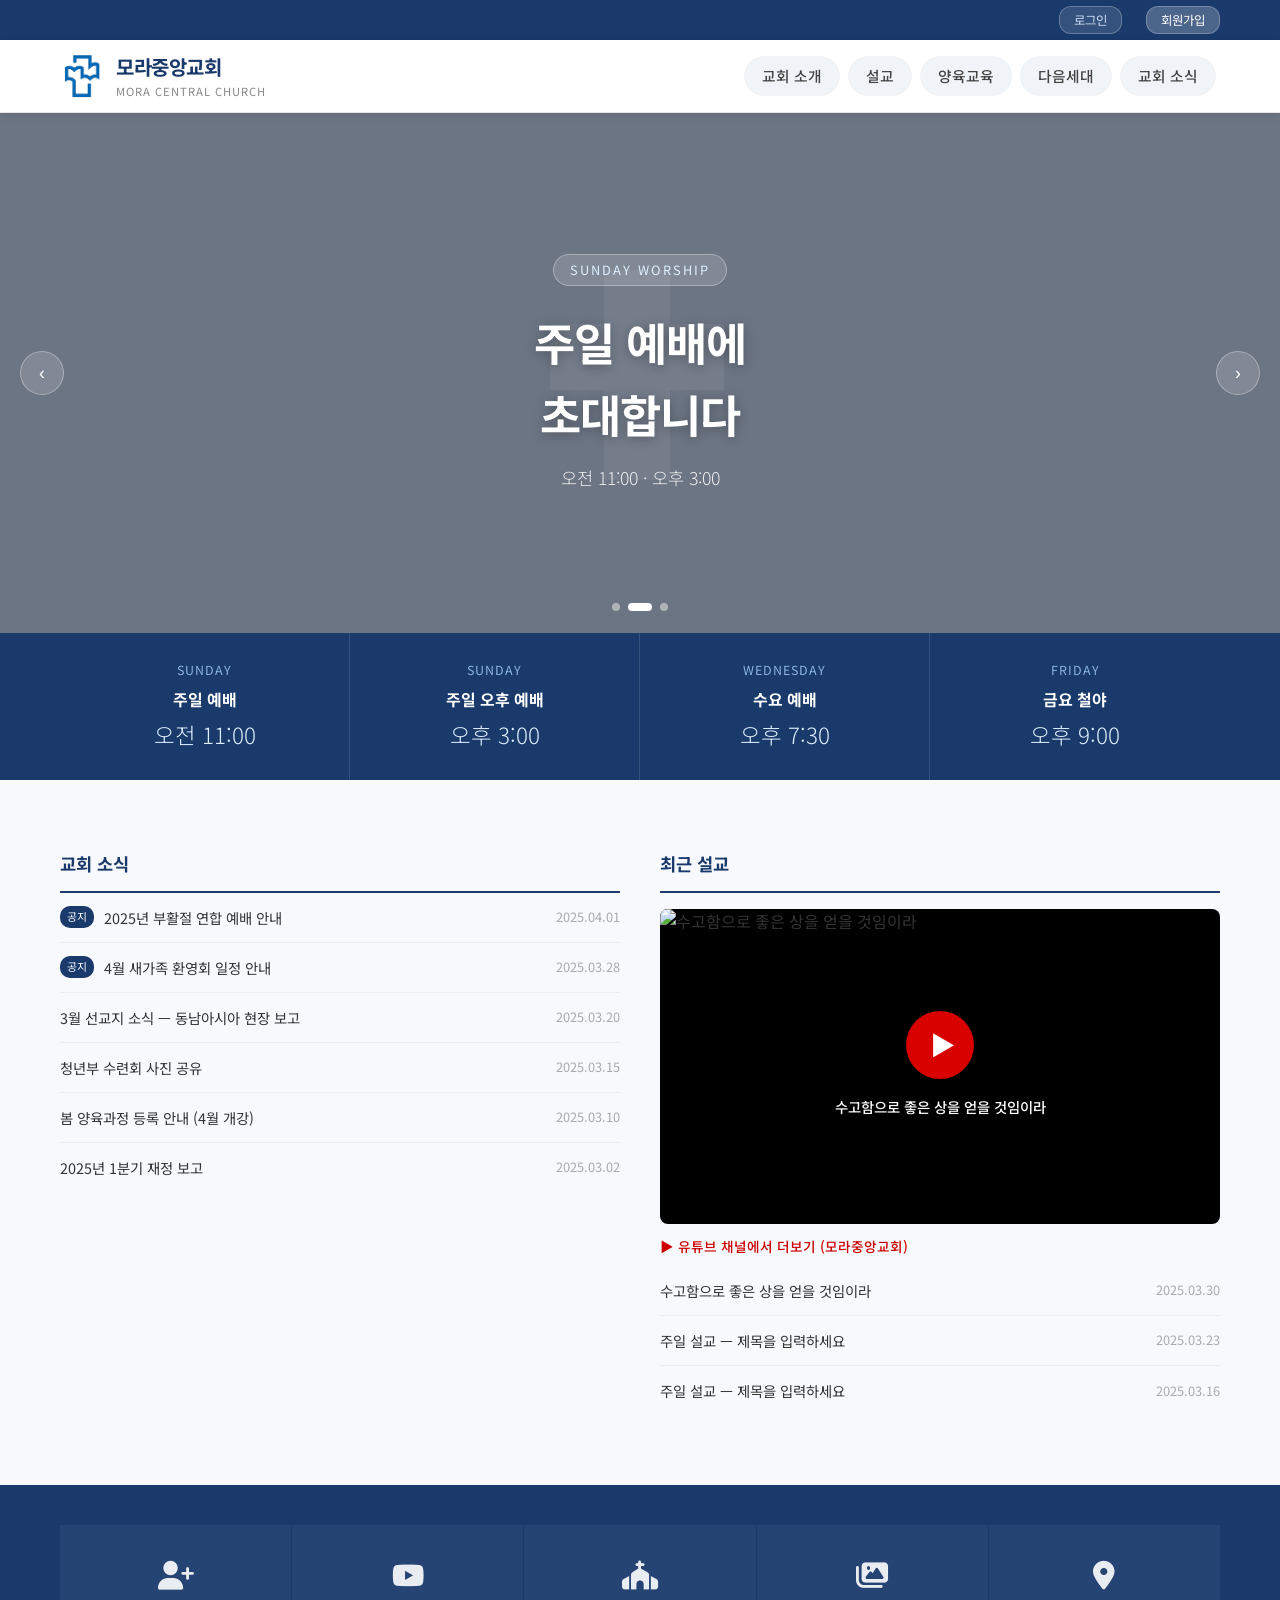
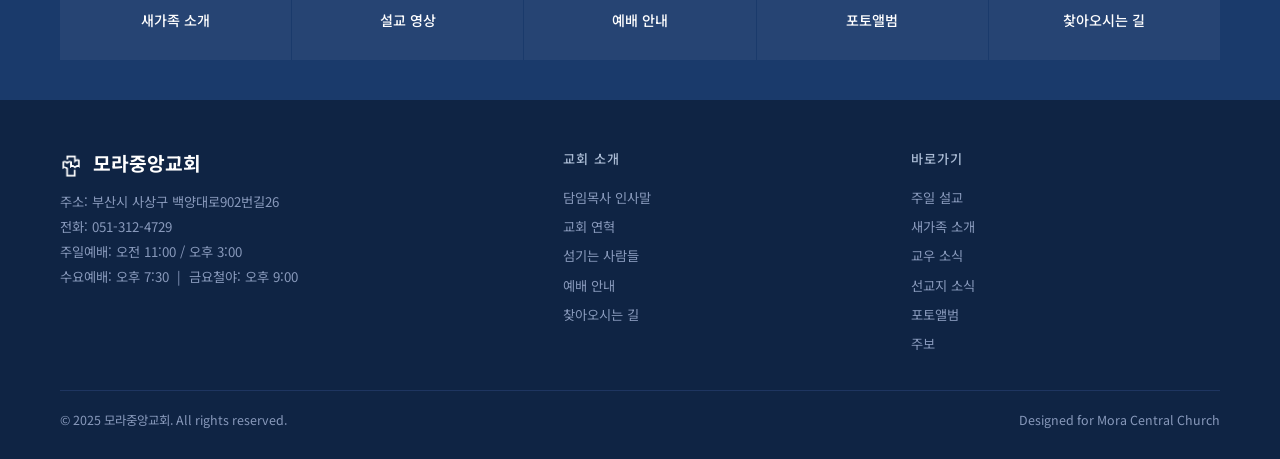
==== index.html @ ec17bea3 "메인 화면 교우 소식 → 교회 소식으로 변경" ====
<!DOCTYPE html>
<html lang="ko">
<head>
    <meta charset="UTF-8">
    <meta name="viewport" content="width=device-width, initial-scale=1.0">
    <title>모라중앙교회</title>
    <link href="https://fonts.googleapis.com/css2?family=Noto+Sans+KR:wght@300;400;500;700&display=swap" rel="stylesheet">
    <link href="https://cdnjs.cloudflare.com/ajax/libs/font-awesome/6.5.0/css/all.min.css" rel="stylesheet">
    <style>
        * { margin: 0; padding: 0; box-sizing: border-box; }

        body {
            font-family: 'Noto Sans KR', sans-serif;
            color: #333;
            line-height: 1.6;
        }

        a { text-decoration: none; color: inherit; }

        /* =====================
           상단 정보바
        ===================== */
        .topbar {
            background: #1a3a6b;
            color: #ccd9f0;
            font-size: 0.78rem;
            padding: 6px 0;
        }
        .topbar .inner {
            max-width: 1200px;
            margin: 0 auto;
            padding: 0 20px;
            display: flex;
            justify-content: flex-end;
            gap: 24px;
        }
        .topbar span { display: flex; align-items: center; gap: 5px; }
        .topbar-btn {
            background: rgba(255,255,255,0.12);
            border: 1px solid rgba(255,255,255,0.25);
            color: #ccd9f0;
            font-size: 0.78rem;
            padding: 4px 14px;
            border-radius: 12px;
            cursor: pointer;
            transition: background 0.2s;
            font-family: 'Noto Sans KR', sans-serif;
        }
        .topbar-btn:hover { background: rgba(255,255,255,0.22); }
        .topbar-btn.join {
            background: rgba(255,255,255,0.22);
            color: white;
        }

        /* =====================
           헤더 / 네비게이션
        ===================== */
        header {
            background: #fff;
            border-bottom: 1px solid #e8e8e8;
            position: sticky;
            top: 0;
            z-index: 1000;
            box-shadow: 0 2px 10px rgba(0,0,0,0.08);
        }
        .header-inner {
            max-width: 1200px;
            margin: 0 auto;
            padding: 0 20px;
            display: flex;
            align-items: center;
            justify-content: space-between;
            height: 72px;
        }
        .logo {
            display: flex;
            align-items: center;
            gap: 12px;
        }
        .logo-icon {
            width: 44px;
            height: 44px;
            display: flex;
            align-items: center;
            justify-content: center;
        }
        .logo-icon img {
            width: 100%;
            height: 100%;
            object-fit: contain;
        }
        .logo-text .name {
            font-size: 1.25rem;
            font-weight: 700;
            color: #1a3a6b;
            letter-spacing: -0.5px;
        }
        .logo-text .sub {
            font-size: 0.7rem;
            color: #888;
            letter-spacing: 1px;
        }

        /* 네비 */
        nav ul {
            list-style: none;
            display: flex;
        }
        nav > ul > li {
            position: relative;
        }
        nav > ul > li > a {
            display: flex;
            align-items: center;
            padding: 0 18px;
            height: 40px;
            margin: 16px 4px;
            border-radius: 20px;
            font-size: 0.92rem;
            font-weight: 500;
            color: #444;
            background: #f0f3f8;
            transition: background 0.2s, color 0.2s;
            white-space: nowrap;
        }
        nav > ul > li:hover > a {
            background: #1a3a6b;
            color: #fff;
        }
        nav > ul > li > a::after { display: none; }

        /* 드롭다운 */
        .dropdown {
            display: none;
            position: absolute;
            top: 72px;
            left: 0;
            background: #fff;
            border-top: 2px solid #1a3a6b;
            box-shadow: 0 8px 24px rgba(0,0,0,0.12);
            min-width: 160px;
            z-index: 999;
        }
        nav > ul > li:hover .dropdown {
            display: block;
        }
        .dropdown li a {
            display: block;
            padding: 11px 20px;
            font-size: 0.88rem;
            color: #444;
            border-bottom: 1px solid #f0f0f0;
            transition: background 0.15s, color 0.15s;
            white-space: nowrap;
        }
        .dropdown li:last-child a { border-bottom: none; }
        .dropdown li a:hover {
            background: #f4f7fb;
            color: #1a3a6b;
        }

        /* 모바일 메뉴 버튼 */
        .menu-toggle {
            display: none;
            flex-direction: column;
            gap: 5px;
            cursor: pointer;
            padding: 5px;
        }
        .menu-toggle span {
            display: block;
            width: 24px;
            height: 2px;
            background: #333;
            transition: all 0.3s;
        }

        /* =====================
           히어로 슬라이더
        ===================== */
        .hero {
            position: relative;
            overflow: hidden;
            height: 520px;
        }
        .slides {
            display: flex;
            height: 100%;
            transition: transform 0.7s ease;
        }
        .slide {
            min-width: 100%;
            height: 100%;
            display: flex;
            align-items: center;
            justify-content: center;
            text-align: center;
            color: white;
            position: relative;
        }
        .slide:nth-child(1) {
            background: linear-gradient(rgba(10,25,60,0.35), rgba(10,25,60,0.35)),
                        url('https://images.unsplash.com/photo-1501630834273-4b5604d2ee31?w=1600&q=80') center/cover no-repeat;
        }
        .slide:nth-child(2) {
            background: linear-gradient(rgba(10,25,50,0.60), rgba(10,25,50,0.60)),
                        url('https://images.unsplash.com/photo-1507692049790-de58290a4334?w=1600&q=80') center/cover no-repeat;
        }
        .slide:nth-child(3) {
            background: linear-gradient(rgba(15,30,60,0.55), rgba(15,30,60,0.55)),
                        url('https://images.unsplash.com/photo-1529070538774-1843cb3265df?w=1600&q=80') center/cover no-repeat;
        }

        .slide-cross {
            position: absolute;
            opacity: 0.06;
            font-size: 18rem;
            font-weight: 700;
            pointer-events: none;
            user-select: none;
        }
        .slide-content { position: relative; z-index: 1; padding: 0 20px; }
        .slide-label {
            display: inline-block;
            background: rgba(255,255,255,0.15);
            border: 1px solid rgba(255,255,255,0.3);
            color: #ddeeff;
            font-size: 0.8rem;
            letter-spacing: 2px;
            padding: 5px 16px;
            border-radius: 20px;
            margin-bottom: 20px;
        }
        .slide-content h2 {
            font-size: 2.8rem;
            font-weight: 700;
            letter-spacing: -1px;
            margin-bottom: 14px;
            text-shadow: 0 2px 12px rgba(0,0,0,0.3);
        }
        .slide-content p {
            font-size: 1.1rem;
            opacity: 0.88;
            font-weight: 300;
        }

        /* 슬라이더 컨트롤 */
        .slide-dots {
            position: absolute;
            bottom: 22px;
            left: 50%;
            transform: translateX(-50%);
            display: flex;
            gap: 8px;
            z-index: 10;
        }
        .dot {
            width: 8px; height: 8px;
            border-radius: 50%;
            background: rgba(255,255,255,0.45);
            cursor: pointer;
            transition: all 0.3s;
            border: none;
        }
        .dot.active {
            background: white;
            width: 24px;
            border-radius: 4px;
        }
        .slide-btn {
            position: absolute;
            top: 50%;
            transform: translateY(-50%);
            background: rgba(255,255,255,0.15);
            border: 1px solid rgba(255,255,255,0.3);
            color: white;
            width: 44px; height: 44px;
            border-radius: 50%;
            cursor: pointer;
            font-size: 1.1rem;
            z-index: 10;
            transition: background 0.2s;
        }
        .slide-btn:hover { background: rgba(255,255,255,0.3); }
        .slide-prev { left: 20px; }
        .slide-next { right: 20px; }

        /* =====================
           예배 안내 배너
        ===================== */
        .worship-banner {
            background: #1a3a6b;
            color: white;
        }
        .worship-banner .inner {
            max-width: 1200px;
            margin: 0 auto;
            padding: 0 20px;
            display: grid;
            grid-template-columns: repeat(4, 1fr);
        }
        .worship-item {
            padding: 28px 24px;
            border-right: 1px solid rgba(255,255,255,0.12);
            text-align: center;
            transition: background 0.2s;
        }
        .worship-item:last-child { border-right: none; }
        .worship-item:hover { background: rgba(255,255,255,0.07); }
        .worship-day {
            font-size: 0.78rem;
            color: #8bb4e0;
            letter-spacing: 1px;
            margin-bottom: 6px;
        }
        .worship-name {
            font-size: 1rem;
            font-weight: 700;
            margin-bottom: 4px;
        }
        .worship-time {
            font-size: 1.4rem;
            font-weight: 300;
            color: #ddeeff;
        }

        /* =====================
           본문 공통
        ===================== */
        .section {
            padding: 70px 0;
        }
        .section.gray { background: #f7f9fc; }
        .inner {
            max-width: 1200px;
            margin: 0 auto;
            padding: 0 20px;
        }
        .section-head {
            text-align: center;
            margin-bottom: 44px;
        }
        .section-head .label {
            font-size: 0.78rem;
            letter-spacing: 2px;
            color: #1a3a6b;
            font-weight: 500;
            margin-bottom: 8px;
        }
        .section-head h2 {
            font-size: 1.9rem;
            font-weight: 700;
            color: #1a2a40;
            letter-spacing: -0.5px;
        }
        .section-head .bar {
            width: 40px;
            height: 3px;
            background: #1a3a6b;
            margin: 14px auto 0;
            border-radius: 2px;
        }

        /* =====================
           뉴스 + 영상 그리드
        ===================== */
        .main-grid {
            display: grid;
            grid-template-columns: 1fr 1fr;
            gap: 40px;
        }
        .news-block h3, .sermon-block h3 {
            font-size: 1.1rem;
            font-weight: 700;
            color: #1a3a6b;
            padding-bottom: 12px;
            border-bottom: 2px solid #1a3a6b;
            margin-bottom: 0;
        }
        .news-list { list-style: none; }
        .news-list li {
            display: flex;
            justify-content: space-between;
            align-items: center;
            padding: 13px 0;
            border-bottom: 1px solid #eee;
            font-size: 0.9rem;
            gap: 10px;
        }
        .news-list li:last-child { border-bottom: none; }
        .news-list .title {
            color: #333;
            flex: 1;
            overflow: hidden;
            text-overflow: ellipsis;
            white-space: nowrap;
            cursor: pointer;
            transition: color 0.2s;
        }
        .news-list .title:hover { color: #1a3a6b; }
        .news-list .date { color: #aaa; font-size: 0.8rem; white-space: nowrap; }
        .news-list .badge {
            background: #1a3a6b;
            color: white;
            font-size: 0.68rem;
            padding: 2px 7px;
            border-radius: 10px;
            white-space: nowrap;
        }

        /* 영상 */
        .video-wrap {
            position: relative;
            width: 100%;
            padding-top: 56.25%;
            border-radius: 8px;
            overflow: hidden;
            margin-top: 16px;
            background: #000;
            cursor: pointer;
            display: block;
        }
        .video-wrap iframe {
            position: absolute;
            inset: 0;
            width: 100%;
            height: 100%;
            border: none;
        }
        .video-thumb-img {
            position: absolute;
            inset: 0;
            width: 100%;
            height: 100%;
            object-fit: cover;
            transition: opacity 0.2s;
        }
        .video-wrap:hover .video-thumb-img { opacity: 0.85; }
        .video-play-overlay {
            position: absolute;
            inset: 0;
            display: flex;
            flex-direction: column;
            align-items: center;
            justify-content: center;
            gap: 12px;
            color: white;
        }
        .video-play-btn {
            width: 68px; height: 68px;
            background: rgba(255,0,0,0.85);
            border-radius: 50%;
            display: flex;
            align-items: center;
            justify-content: center;
            font-size: 1.6rem;
            transition: transform 0.2s, background 0.2s;
            padding-left: 6px;
        }
        .video-wrap:hover .video-play-btn {
            background: #ff0000;
            transform: scale(1.1);
        }
        .video-play-label {
            font-size: 0.9rem;
            font-weight: 500;
            text-shadow: 0 1px 4px rgba(0,0,0,0.8);
            background: rgba(0,0,0,0.4);
            padding: 4px 14px;
            border-radius: 12px;
        }
        .youtube-link {
            display: inline-flex;
            align-items: center;
            gap: 6px;
            margin-top: 12px;
            font-size: 0.85rem;
            color: #c00;
            font-weight: 500;
            transition: opacity 0.2s;
        }
        .youtube-link:hover { opacity: 0.75; }

        /* =====================
           빠른 메뉴
        ===================== */
        .quick-menu {
            background: #1a3a6b;
            padding: 40px 0;
        }
        .quick-grid {
            display: grid;
            grid-template-columns: repeat(5, 1fr);
            gap: 1px;
        }
        .quick-item {
            background: rgba(255,255,255,0.05);
            color: white;
            text-align: center;
            padding: 28px 10px;
            cursor: pointer;
            transition: background 0.2s;
        }
        .quick-item:hover { background: rgba(255,255,255,0.12); }
        .quick-icon {
            font-size: 1.8rem;
            margin-bottom: 12px;
            height: 44px;
            display: flex;
            align-items: center;
            justify-content: center;
            opacity: 0.9;
        }
        .quick-item:hover .quick-icon { opacity: 1; }
        .quick-item p {
            font-size: 0.88rem;
            font-weight: 500;
        }

        /* =====================
           푸터
        ===================== */
        footer {
            background: #0f2444;
            color: #8899bb;
            padding: 48px 0 28px;
        }
        .footer-inner {
            max-width: 1200px;
            margin: 0 auto;
            padding: 0 20px;
        }
        .footer-top {
            display: grid;
            grid-template-columns: 1.5fr 1fr 1fr;
            gap: 40px;
            padding-bottom: 32px;
            border-bottom: 1px solid #1e3560;
        }
        .footer-logo .name {
            font-size: 1.2rem;
            font-weight: 700;
            color: white;
            margin-bottom: 10px;
        }
        .footer-logo p {
            font-size: 0.83rem;
            line-height: 1.9;
        }
        .footer-col h4 {
            color: #aabbd4;
            font-size: 0.82rem;
            letter-spacing: 1px;
            margin-bottom: 14px;
            font-weight: 500;
        }
        .footer-col ul { list-style: none; }
        .footer-col ul li {
            font-size: 0.83rem;
            padding: 4px 0;
        }
        .footer-col ul li a:hover { color: #ddeeff; }
        .footer-bottom {
            padding-top: 20px;
            display: flex;
            justify-content: space-between;
            align-items: center;
            font-size: 0.78rem;
        }

        /* =====================
           모바일 반응형
        ===================== */
        @media (max-width: 900px) {
            nav { display: none; }
            nav.open { display: block; position: absolute; top: 72px; left: 0; right: 0; background: white; box-shadow: 0 8px 20px rgba(0,0,0,0.1); }
            nav.open ul { flex-direction: column; }
            nav.open > ul > li > a { height: auto; line-height: 1; padding: 14px 20px; border-bottom: 1px solid #f0f0f0; }
            nav.open > ul > li > a::after { display: none; }
            nav.open .dropdown { display: block; position: static; border: none; box-shadow: none; background: #f7f9fc; }
            nav.open .dropdown li a { padding-left: 36px; }
            .menu-toggle { display: flex; }
            .worship-banner .inner { grid-template-columns: repeat(2, 1fr); }
            .worship-item { border-right: none; border-bottom: 1px solid rgba(255,255,255,0.12); }
            .worship-item:nth-child(odd) { border-right: 1px solid rgba(255,255,255,0.12); }
            .main-grid { grid-template-columns: 1fr; }
            .quick-grid { grid-template-columns: repeat(3, 1fr); }
            .footer-top { grid-template-columns: 1fr; }
            .footer-bottom { flex-direction: column; gap: 8px; text-align: center; }
            .hero { height: 360px; }
            .slide-content h2 { font-size: 1.8rem; }
        }
        @media (max-width: 480px) {
            .worship-banner .inner { grid-template-columns: 1fr 1fr; }
            .quick-grid { grid-template-columns: repeat(2, 1fr); }
            .topbar .inner { flex-direction: column; align-items: flex-end; gap: 2px; }
        }
    </style>
</head>
<body>

<!-- 상단 정보바 -->
<div class="topbar">
    <div class="inner">
        <button class="topbar-btn">로그인</button>
        <button class="topbar-btn join">회원가입</button>
    </div>
</div>

<!-- 헤더 -->
<header>
    <div class="header-inner">
        <a href="#" class="logo">
            <div class="logo-icon"><img src="images/churchlogo.png" alt="모라중앙교회 로고"></div>
            <div class="logo-text">
                <div class="name">모라중앙교회</div>
                <div class="sub">MORA CENTRAL CHURCH</div>
            </div>
        </a>

        <nav id="mainNav">
            <ul>
                <li>
                    <a href="#">교회 소개</a>
                    <ul class="dropdown">
                        <li><a href="pastor.html">담임목사 인사말</a></li>
                        <li><a href="#">교회 연혁</a></li>
                        <li><a href="#">섬기는 사람들</a></li>
                        <li><a href="#">예배 안내</a></li>
                        <li><a href="#">찾아오시는 길</a></li>
                    </ul>
                </li>
                <li>
                    <a href="#">설교</a>
                    <ul class="dropdown">
                        <li><a href="#">주일 오전 예배</a></li>
                    </ul>
                </li>
                <li>
                    <a href="#">양육교육</a>
                    <ul class="dropdown">
                        <li><a href="#">새가족부</a></li>
                        <li><a href="#">양육과정</a></li>
                    </ul>
                </li>
                <li>
                    <a href="#">다음세대</a>
                    <ul class="dropdown">
                        <li><a href="#">유치부</a></li>
                        <li><a href="#">유초등부</a></li>
                        <li><a href="#">중고등부</a></li>
                        <li><a href="#">청년부</a></li>
                    </ul>
                </li>
                <li>
                    <a href="#">교회 소식</a>
                    <ul class="dropdown">
                        <li><a href="#">주보</a></li>
                        <li><a href="#">새가족 소개</a></li>
                        <li><a href="#">교우 소식</a></li>
                        <li><a href="#">선교지 소식</a></li>
                        <li><a href="#">포토앨범</a></li>
                    </ul>
                </li>
            </ul>
        </nav>

        <div class="menu-toggle" id="menuToggle" onclick="toggleMenu()">
            <span></span><span></span><span></span>
        </div>
    </div>
</header>

<!-- 히어로 슬라이더 -->
<section class="hero">
    <div class="slides" id="slides">
        <div class="slide">
            <div class="slide-cross">✝</div>
            <div class="slide-content">
                <div class="slide-label">MORA CENTRAL CHURCH</div>
                <h2>가르치고 전파하며<br>치유하는 교회</h2>
                <p>모라중앙교회에 오신 것을 환영합니다</p>
            </div>
        </div>
        <div class="slide">
            <div class="slide-cross">✝</div>
            <div class="slide-content">
                <div class="slide-label">SUNDAY WORSHIP</div>
                <h2>주일 예배에<br>초대합니다</h2>
                <p>오전 11:00 · 오후 3:00</p>
            </div>
        </div>
        <div class="slide">
            <div class="slide-cross">✝</div>
            <div class="slide-content">
                <div class="slide-label">NEXT GENERATION</div>
                <h2>다음 세대를<br>세워갑니다</h2>
                <p>유치부 · 유초등부 · 중고등부 · 청년부</p>
            </div>
        </div>
    </div>
    <button class="slide-btn slide-prev" onclick="changeSlide(-1)">&#8249;</button>
    <button class="slide-btn slide-next" onclick="changeSlide(1)">&#8250;</button>
    <div class="slide-dots">
        <button class="dot active" onclick="goSlide(0)"></button>
        <button class="dot" onclick="goSlide(1)"></button>
        <button class="dot" onclick="goSlide(2)"></button>
    </div>
</section>

<!-- 예배 안내 배너 -->
<div class="worship-banner">
    <div class="inner">
        <div class="worship-item">
            <div class="worship-day">SUNDAY</div>
            <div class="worship-name">주일 예배</div>
            <div class="worship-time">오전 11:00</div>
        </div>
        <div class="worship-item">
            <div class="worship-day">SUNDAY</div>
            <div class="worship-name">주일 오후 예배</div>
            <div class="worship-time">오후 3:00</div>
        </div>
        <div class="worship-item">
            <div class="worship-day">WEDNESDAY</div>
            <div class="worship-name">수요 예배</div>
            <div class="worship-time">오후 7:30</div>
        </div>
        <div class="worship-item">
            <div class="worship-day">FRIDAY</div>
            <div class="worship-name">금요 철야</div>
            <div class="worship-time">오후 9:00</div>
        </div>
    </div>
</div>

<!-- 메인 콘텐츠 -->
<section class="section gray">
    <div class="inner">
        <div class="main-grid">

            <!-- 교우 소식 -->
            <div class="news-block">
                <h3>교회 소식</h3>
                <ul class="news-list">
                    <li>
                        <span class="badge">공지</span>
                        <span class="title">2025년 부활절 연합 예배 안내</span>
                        <span class="date">2025.04.01</span>
                    </li>
                    <li>
                        <span class="badge">공지</span>
                        <span class="title">4월 새가족 환영회 일정 안내</span>
                        <span class="date">2025.03.28</span>
                    </li>
                    <li>
                        <span class="title">3월 선교지 소식 — 동남아시아 현장 보고</span>
                        <span class="date">2025.03.20</span>
                    </li>
                    <li>
                        <span class="title">청년부 수련회 사진 공유</span>
                        <span class="date">2025.03.15</span>
                    </li>
                    <li>
                        <span class="title">봄 양육과정 등록 안내 (4월 개강)</span>
                        <span class="date">2025.03.10</span>
                    </li>
                    <li>
                        <span class="title">2025년 1분기 재정 보고</span>
                        <span class="date">2025.03.02</span>
                    </li>
                </ul>
            </div>

            <!-- 최근 설교 -->
            <div class="sermon-block">
                <h3>최근 설교</h3>
                <!-- ✅ 영상 교체 방법: 유튜브 영상 주소에서 v= 뒤의 ID를 복사해서 아래 VIDEO_ID 부분을 교체하세요 -->
                <!-- 예) https://www.youtube.com/watch?v=abcd1234 → VIDEO_ID 자리에 abcd1234 입력 -->
                <a class="video-wrap" href="https://www.youtube.com/watch?v=DIrvuiKWnn0" target="_blank" rel="noopener">
                    <img class="video-thumb-img"
                         src="https://img.youtube.com/vi/DIrvuiKWnn0/maxresdefault.jpg"
                         alt="수고함으로 좋은 상을 얻을 것임이라">
                    <div class="video-play-overlay">
                        <div class="video-play-btn">▶</div>
                        <span class="video-play-label">수고함으로 좋은 상을 얻을 것임이라</span>
                    </div>
                </a>
                <a class="youtube-link" href="https://www.youtube.com/@MorajoongangChurch" target="_blank" rel="noopener">
                    ▶ 유튜브 채널에서 더보기 (모라중앙교회)
                </a>
                <ul class="news-list" style="margin-top: 8px;">
                    <li>
                        <!-- ✅ 설교 제목과 유튜브 영상 링크를 입력하세요 -->
                        <a class="title" href="https://www.youtube.com/watch?v=DIrvuiKWnn0" target="_blank">수고함으로 좋은 상을 얻을 것임이라</a>
                        <span class="date">2025.03.30</span>
                    </li>
                    <li>
                        <a class="title" href="https://www.youtube.com/@MorajoongangChurch" target="_blank">주일 설교 — 제목을 입력하세요</a>
                        <span class="date">2025.03.23</span>
                    </li>
                    <li>
                        <a class="title" href="https://www.youtube.com/@MorajoongangChurch" target="_blank">주일 설교 — 제목을 입력하세요</a>
                        <span class="date">2025.03.16</span>
                    </li>
                </ul>
            </div>

        </div>
    </div>
</section>

<!-- 빠른 메뉴 -->
<div class="quick-menu">
    <div class="inner">
        <div class="quick-grid">
            <div class="quick-item">
                <div class="quick-icon"><i class="fa-solid fa-user-plus"></i></div>
                <p>새가족 소개</p>
            </div>
            <div class="quick-item" onclick="window.open('https://www.youtube.com/@MorajoongangChurch','_blank')" style="cursor:pointer;">
                <div class="quick-icon"><i class="fa-brands fa-youtube"></i></div>
                <p>설교 영상</p>
            </div>
            <div class="quick-item">
                <div class="quick-icon"><i class="fa-solid fa-church"></i></div>
                <p>예배 안내</p>
            </div>
            <div class="quick-item">
                <div class="quick-icon"><i class="fa-solid fa-images"></i></div>
                <p>포토앨범</p>
            </div>
            <div class="quick-item">
                <div class="quick-icon"><i class="fa-solid fa-location-dot"></i></div>
                <p>찾아오시는 길</p>
            </div>
        </div>
    </div>
</div>

<!-- 푸터 -->
<footer>
    <div class="footer-inner">
        <div class="footer-top">
            <div class="footer-logo">
                <div class="name"><img src="images/churchlogo.png" alt="로고" style="width:22px;height:22px;object-fit:contain;vertical-align:middle;margin-right:6px;filter:brightness(0) invert(1);"> 모라중앙교회</div>
                <p>
                    주소: 부산시 사상구 백양대로902번길26<br>
                    전화: 051-312-4729<br>
                    주일예배: 오전 11:00 / 오후 3:00<br>
                    수요예배: 오후 7:30 &nbsp;|&nbsp; 금요철야: 오후 9:00
                </p>
            </div>
            <div class="footer-col">
                <h4>교회 소개</h4>
                <ul>
                    <li><a href="#">담임목사 인사말</a></li>
                    <li><a href="#">교회 연혁</a></li>
                    <li><a href="#">섬기는 사람들</a></li>
                    <li><a href="#">예배 안내</a></li>
                    <li><a href="#">찾아오시는 길</a></li>
                </ul>
            </div>
            <div class="footer-col">
                <h4>바로가기</h4>
                <ul>
                    <li><a href="#">주일 설교</a></li>
                    <li><a href="#">새가족 소개</a></li>
                    <li><a href="#">교우 소식</a></li>
                    <li><a href="#">선교지 소식</a></li>
                    <li><a href="#">포토앨범</a></li>
                    <li><a href="#">주보</a></li>
                </ul>
            </div>
        </div>
        <div class="footer-bottom">
            <span>© 2025 모라중앙교회. All rights reserved.</span>
            <span>Designed for Mora Central Church</span>
        </div>
    </div>
</footer>

<script>
    // 슬라이더
    let current = 0;
    const total = 3;
    const slides = document.getElementById('slides');
    const dots = document.querySelectorAll('.dot');

    function updateSlider() {
        slides.style.transform = `translateX(-${current * 100}%)`;
        dots.forEach((d, i) => d.classList.toggle('active', i === current));
    }
    function changeSlide(dir) {
        current = (current + dir + total) % total;
        updateSlider();
    }
    function goSlide(idx) {
        current = idx;
        updateSlider();
    }
    // 자동 슬라이드 (5초)
    setInterval(() => changeSlide(1), 5000);

    // 모바일 메뉴
    function toggleMenu() {
        document.getElementById('mainNav').classList.toggle('open');
    }
</script>

</body>
</html>
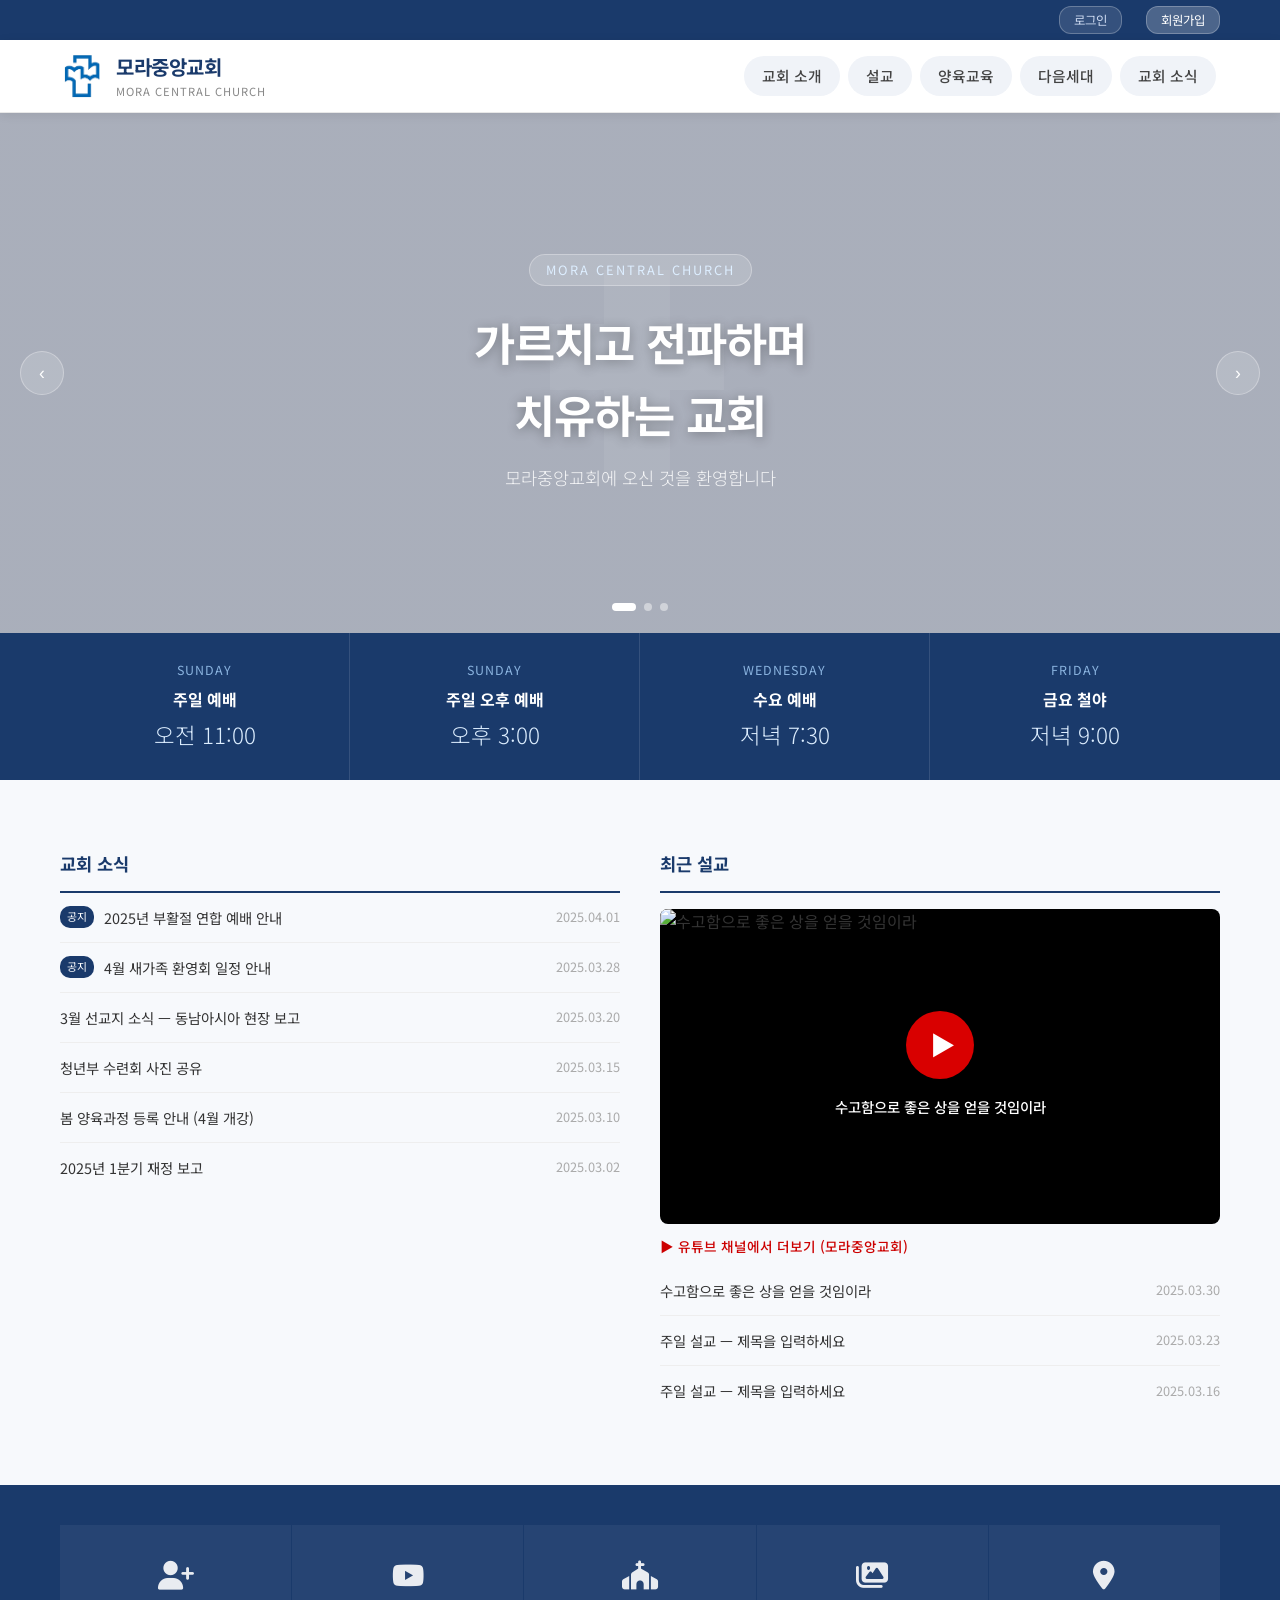
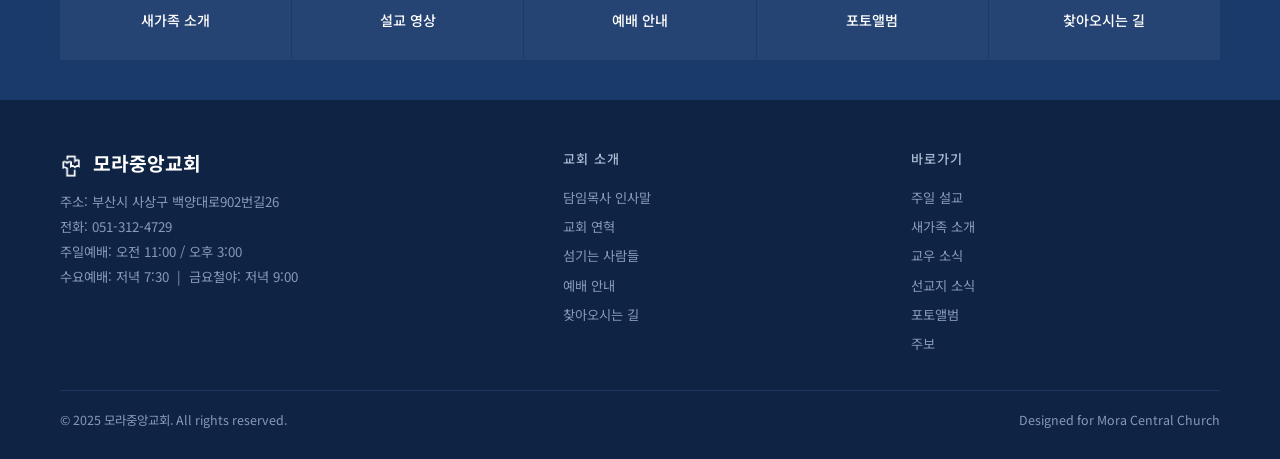
==== commit 6f0aeb7f: "수요예배·금요철야 시간 오후→저녁 변경" ====
--- a/index.html
+++ b/index.html
@@ -724,12 +724,12 @@
         <div class="worship-item">
             <div class="worship-day">WEDNESDAY</div>
             <div class="worship-name">수요 예배</div>
-            <div class="worship-time">오후 7:30</div>
+            <div class="worship-time">저녁 7:30</div>
         </div>
         <div class="worship-item">
             <div class="worship-day">FRIDAY</div>
             <div class="worship-name">금요 철야</div>
-            <div class="worship-time">오후 9:00</div>
+            <div class="worship-time">저녁 9:00</div>
         </div>
     </div>
 </div>
@@ -848,7 +848,7 @@
                     주소: 부산시 사상구 백양대로902번길26<br>
                     전화: 051-312-4729<br>
                     주일예배: 오전 11:00 / 오후 3:00<br>
-                    수요예배: 오후 7:30 &nbsp;|&nbsp; 금요철야: 오후 9:00
+                    수요예배: 저녁 7:30 &nbsp;|&nbsp; 금요철야: 저녁 9:00
                 </p>
             </div>
             <div class="footer-col">
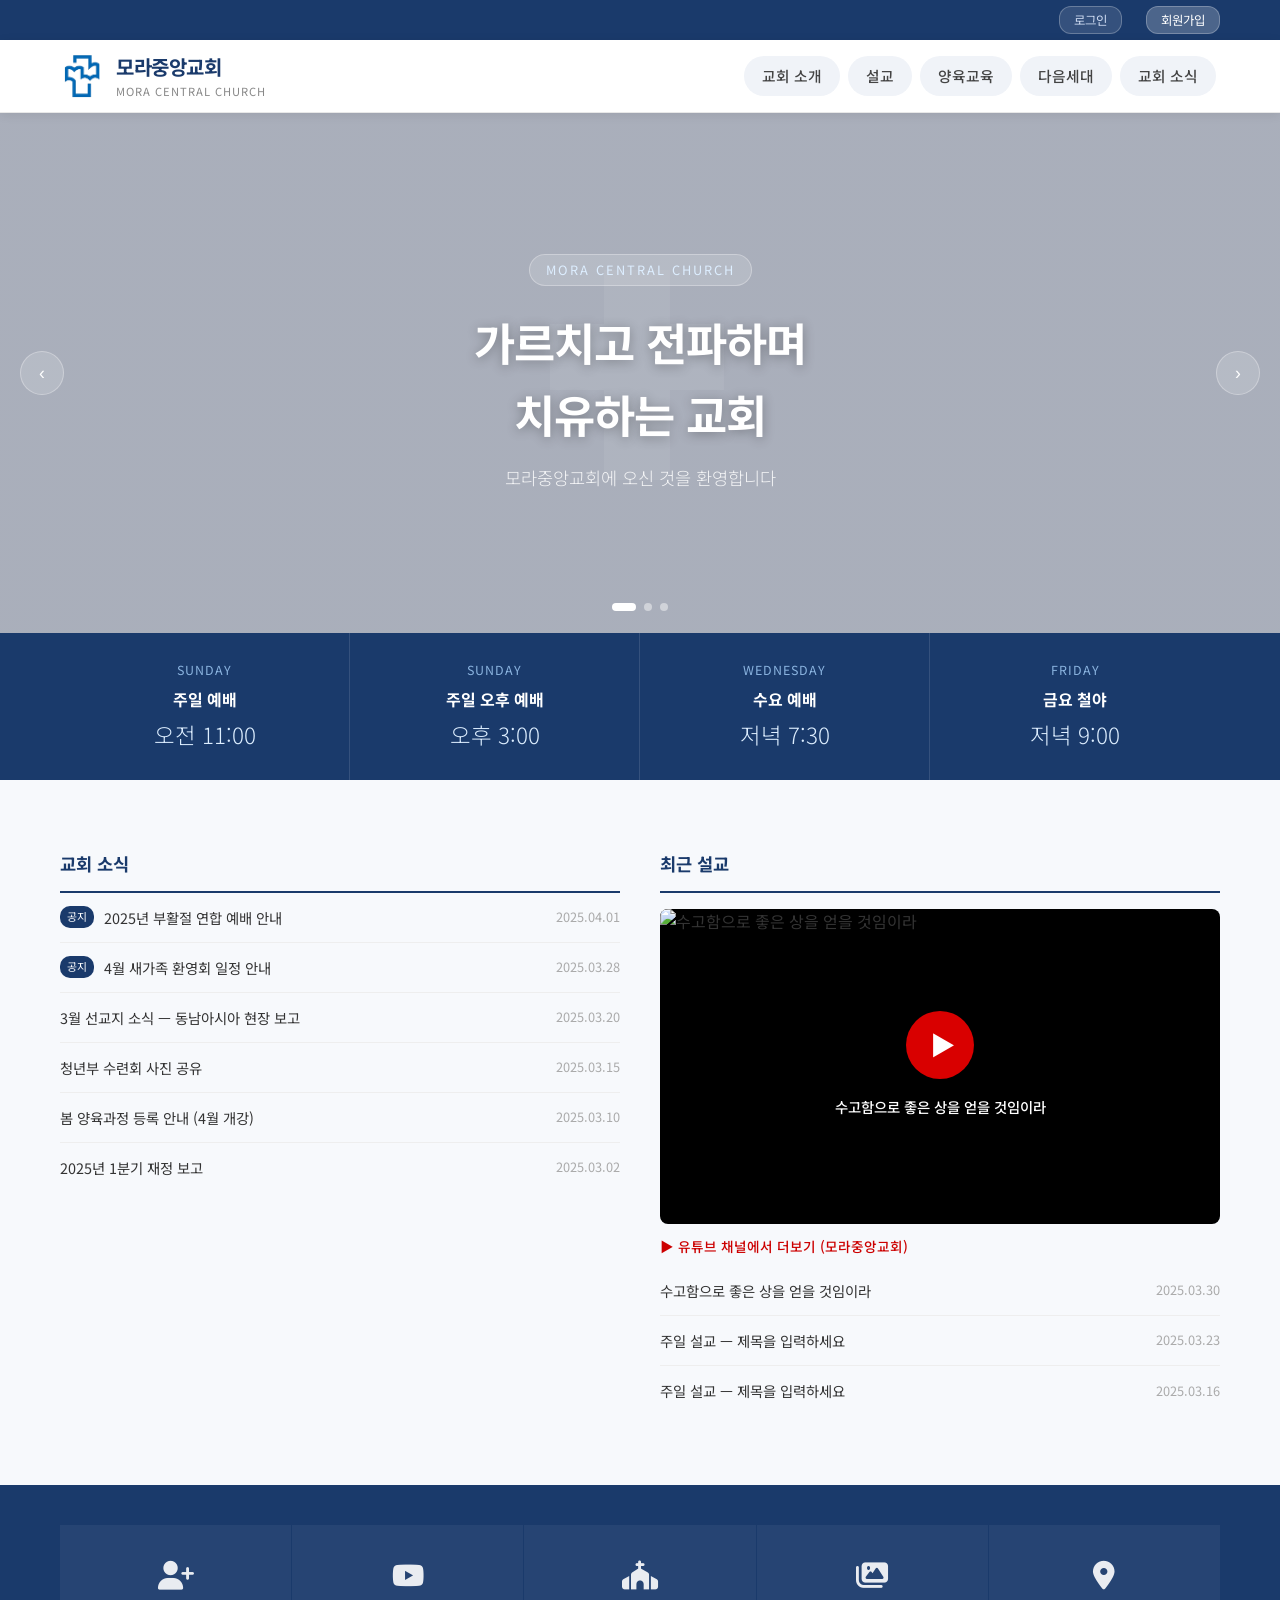
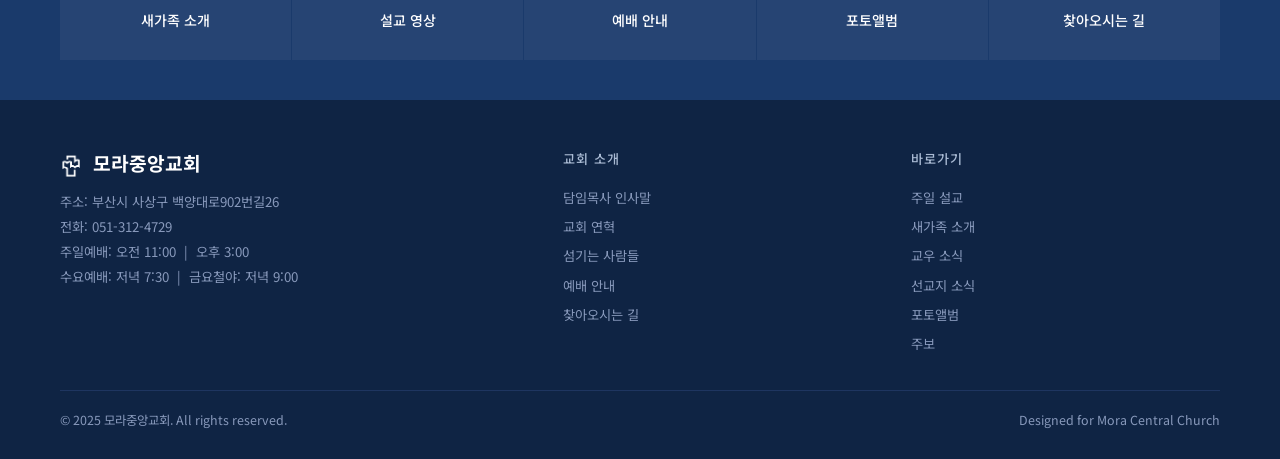
==== commit 77513d67: "푸터 주일예배 시간 구분선 사선→세로줄 변경" ====
--- a/index.html
+++ b/index.html
@@ -847,7 +847,7 @@
                 <p>
                     주소: 부산시 사상구 백양대로902번길26<br>
                     전화: 051-312-4729<br>
-                    주일예배: 오전 11:00 / 오후 3:00<br>
+                    주일예배: 오전 11:00 &nbsp;|&nbsp; 오후 3:00<br>
                     수요예배: 저녁 7:30 &nbsp;|&nbsp; 금요철야: 저녁 9:00
                 </p>
             </div>
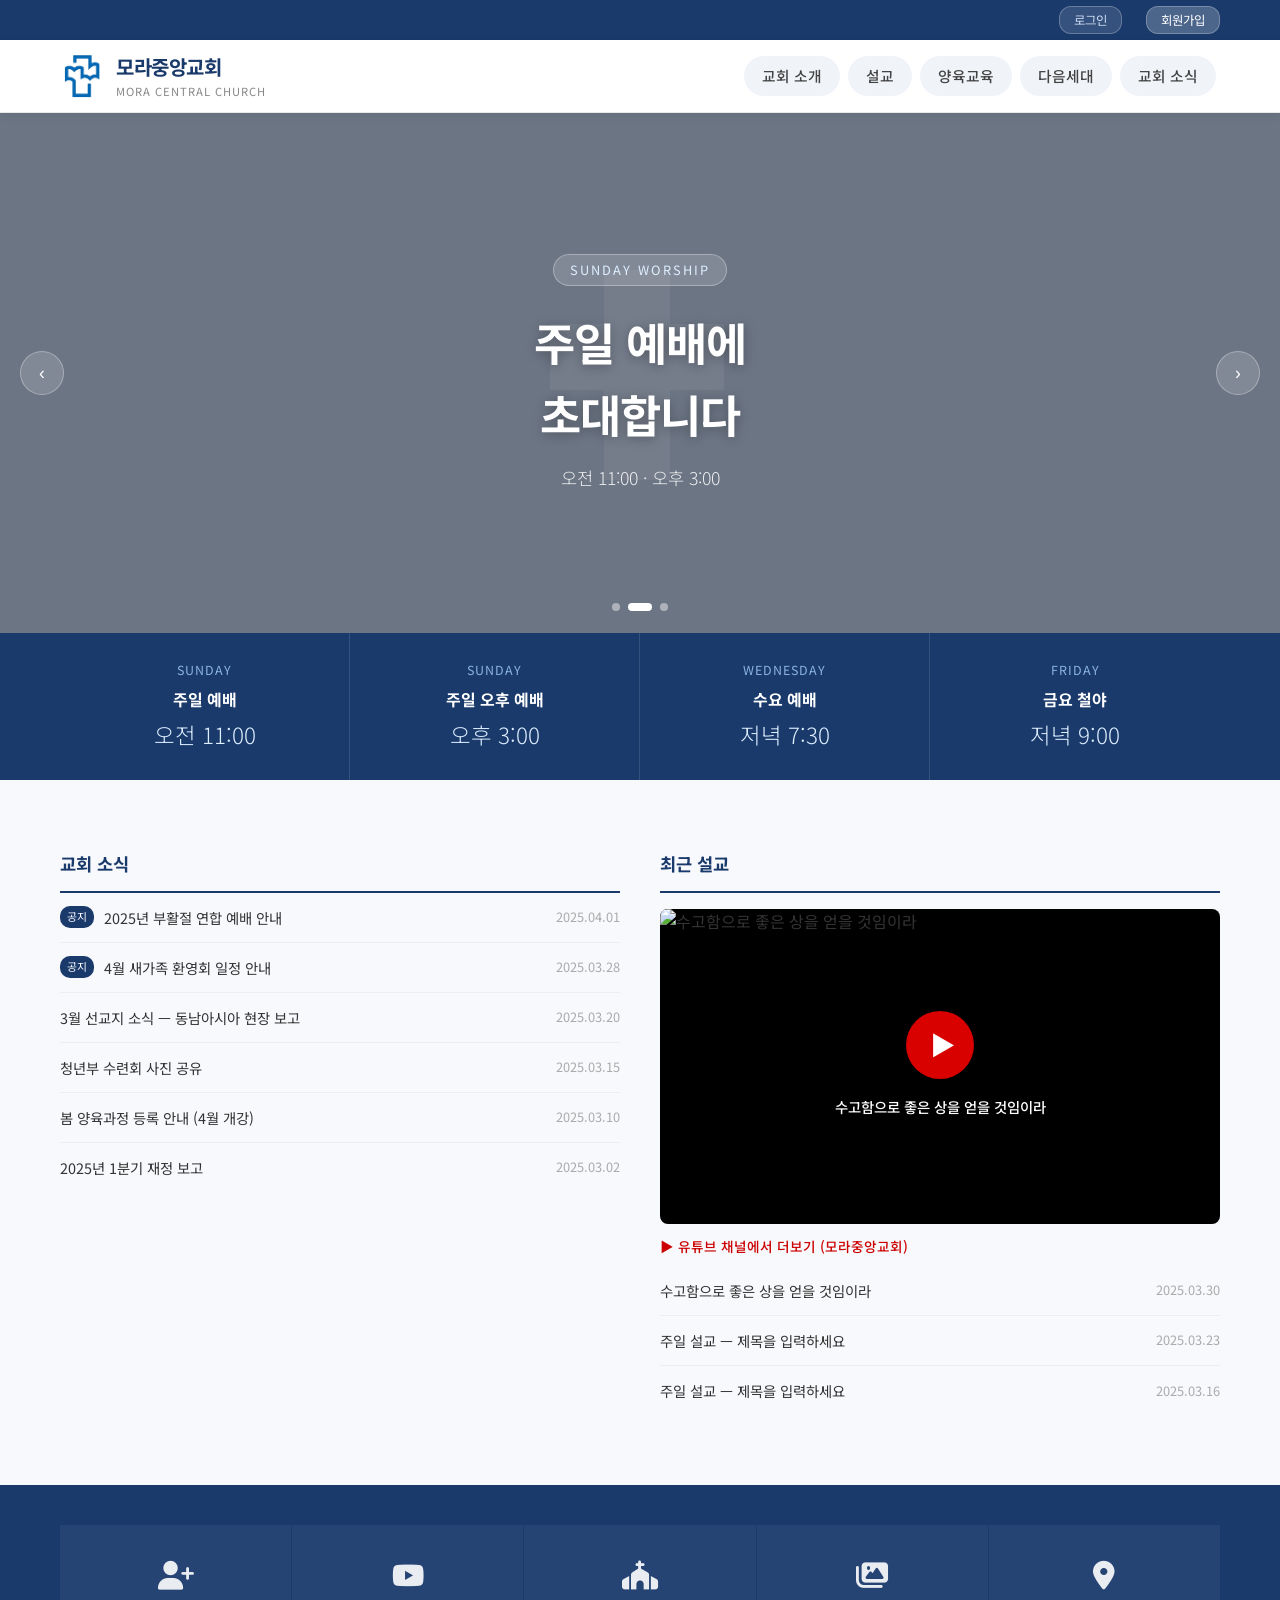
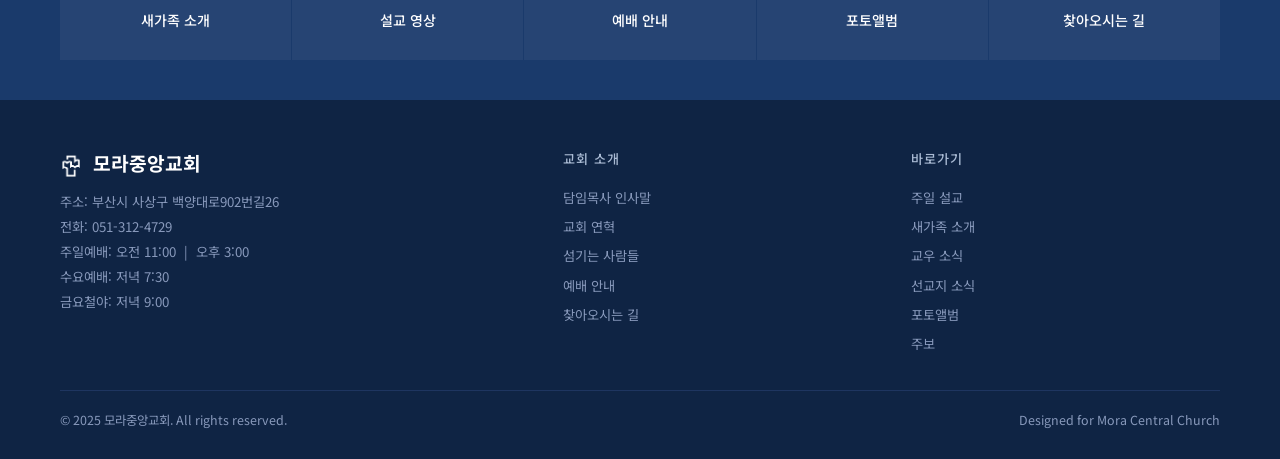
==== commit a91a47ef: "푸터 수요예배·금요철야 시간 수정 및 줄바꿈 적용" ====
--- a/index.html
+++ b/index.html
@@ -848,7 +848,8 @@
                     주소: 부산시 사상구 백양대로902번길26<br>
                     전화: 051-312-4729<br>
                     주일예배: 오전 11:00 &nbsp;|&nbsp; 오후 3:00<br>
-                    수요예배: 저녁 7:30 &nbsp;|&nbsp; 금요철야: 저녁 9:00
+                    수요예배: 저녁 7:30<br>
+                    금요철야: 저녁 9:00
                 </p>
             </div>
             <div class="footer-col">
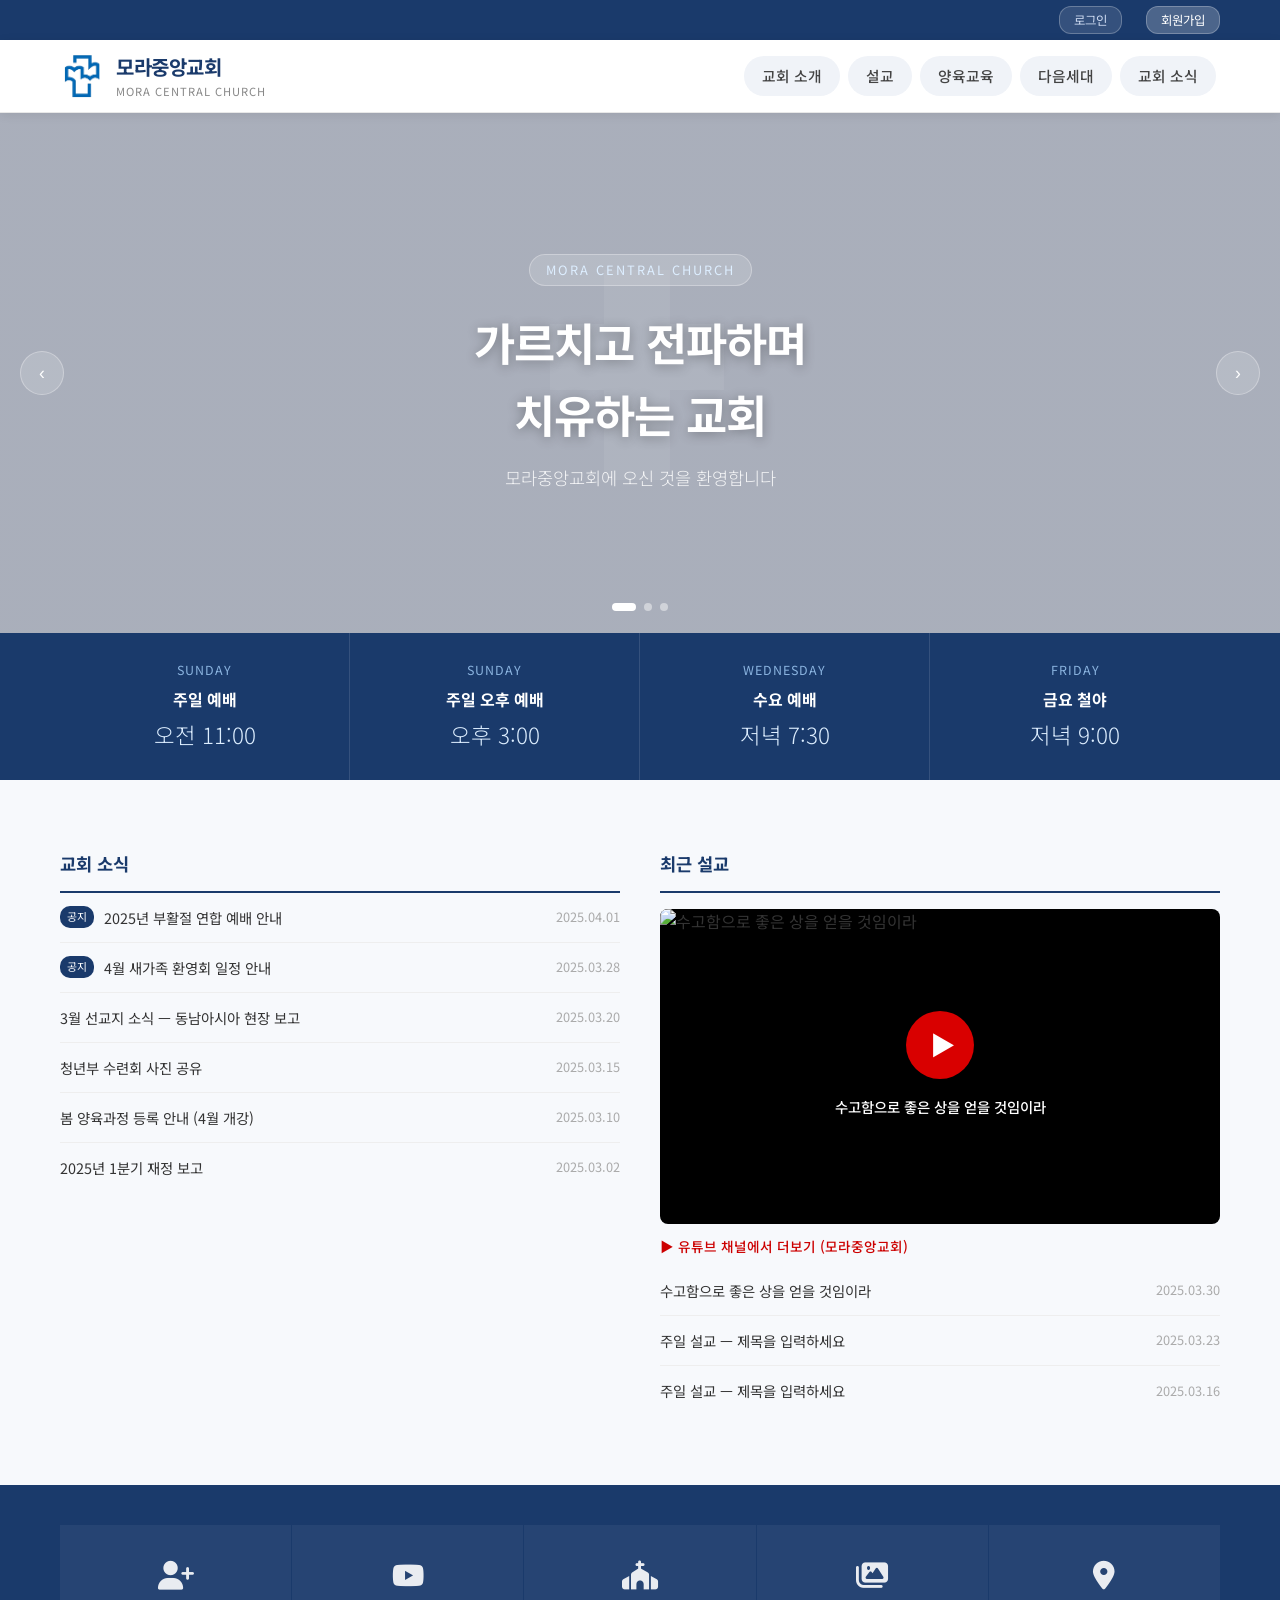
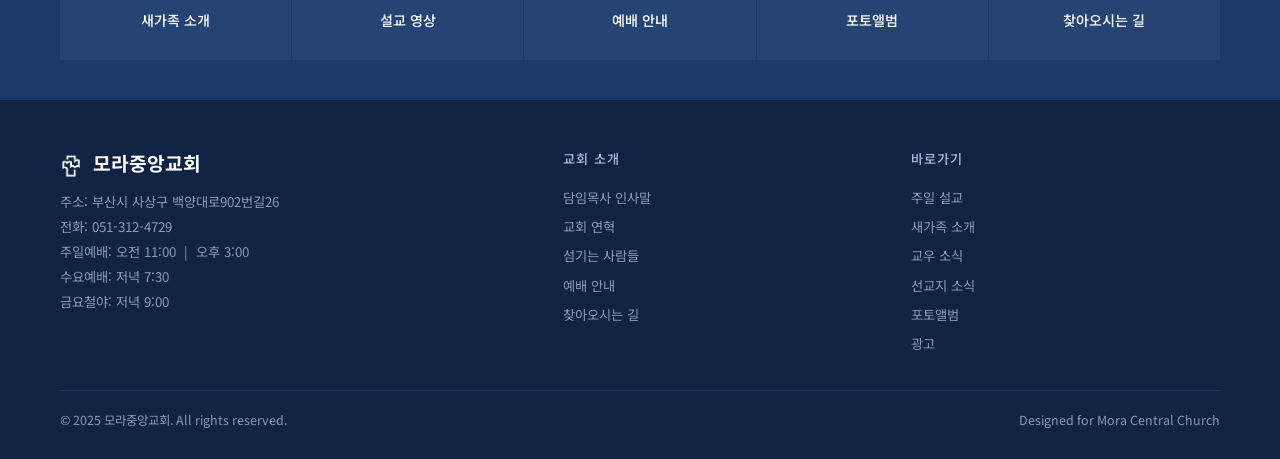
==== commit 42e236e2: "교회 소식 하위메뉴 주보→광고 변경" ====
--- a/index.html
+++ b/index.html
@@ -655,7 +655,7 @@
                 <li>
                     <a href="#">교회 소식</a>
                     <ul class="dropdown">
-                        <li><a href="#">주보</a></li>
+                        <li><a href="#">광고</a></li>
                         <li><a href="#">새가족 소개</a></li>
                         <li><a href="#">교우 소식</a></li>
                         <li><a href="#">선교지 소식</a></li>
@@ -870,7 +870,7 @@
                     <li><a href="#">교우 소식</a></li>
                     <li><a href="#">선교지 소식</a></li>
                     <li><a href="#">포토앨범</a></li>
-                    <li><a href="#">주보</a></li>
+                    <li><a href="#">광고</a></li>
                 </ul>
             </div>
         </div>
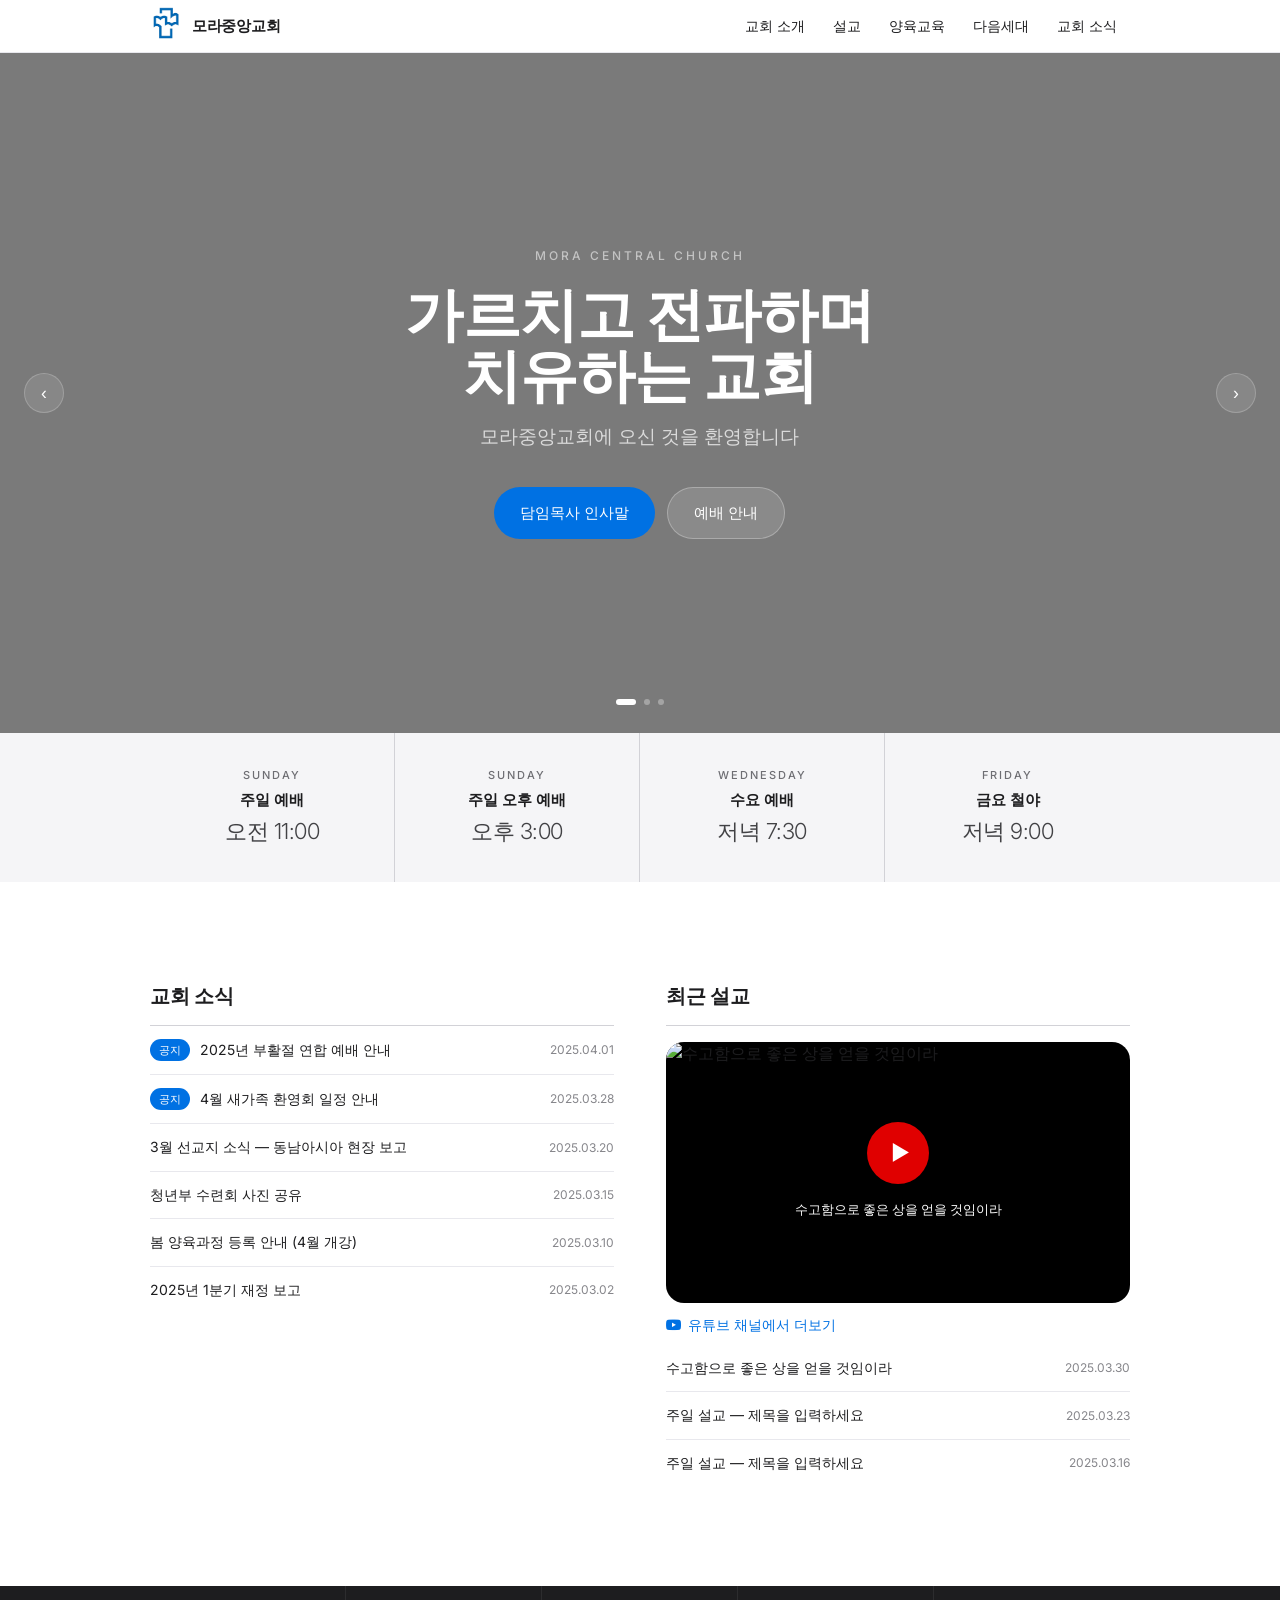
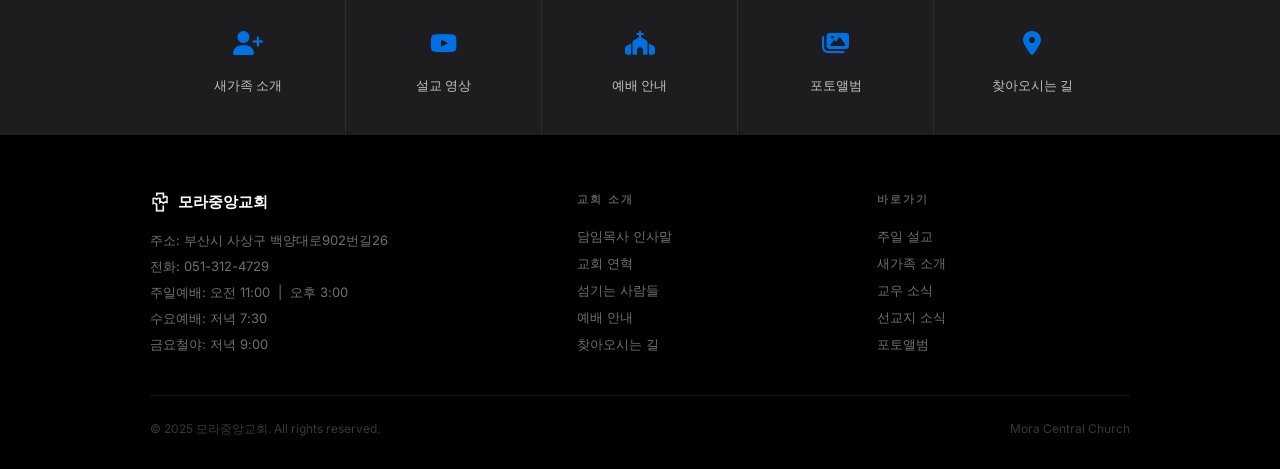
==== commit face5bcb: "Apple 디자인 시스템 전체 적용 — 미니멀 리디자인" ====
--- a/index.html
+++ b/index.html
@@ -4,618 +4,310 @@
     <meta charset="UTF-8">
     <meta name="viewport" content="width=device-width, initial-scale=1.0">
     <title>모라중앙교회</title>
-    <link href="https://fonts.googleapis.com/css2?family=Noto+Sans+KR:wght@300;400;500;700&display=swap" rel="stylesheet">
+    <link href="https://fonts.googleapis.com/css2?family=Inter:wght@300;400;500;600;700&display=swap" rel="stylesheet">
     <link href="https://cdnjs.cloudflare.com/ajax/libs/font-awesome/6.5.0/css/all.min.css" rel="stylesheet">
     <style>
+        :root {
+            --bg: #ffffff;
+            --surface: #f5f5f7;
+            --surface-warm: #fbfbfd;
+            --fg: #1d1d1f;
+            --fg-2: #424245;
+            --muted: #6e6e73;
+            --meta: #86868b;
+            --border: #d2d2d7;
+            --border-soft: #e8e8ed;
+            --accent: #0071e3;
+            --accent-hover: #0077ed;
+            --accent-active: #0066cc;
+            --accent-on: #ffffff;
+            --font: "Inter", "Helvetica Neue", Helvetica, Arial, sans-serif;
+            --radius-sm: 8px;
+            --radius-md: 12px;
+            --radius-lg: 18px;
+            --radius-pill: 980px;
+            --elev-raised: 0 12px 32px rgba(0,0,0,0.08);
+            --ease: cubic-bezier(0.28, 0, 0.22, 1);
+            --dur: 220ms;
+        }
+
         * { margin: 0; padding: 0; box-sizing: border-box; }
-
-        body {
-            font-family: 'Noto Sans KR', sans-serif;
-            color: #333;
-            line-height: 1.6;
-        }
-
+        body { font-family: var(--font); color: var(--fg); line-height: 1.47; background: var(--bg); -webkit-font-smoothing: antialiased; }
         a { text-decoration: none; color: inherit; }
 
-        /* =====================
-           상단 정보바
-        ===================== */
-        .topbar {
-            background: #1a3a6b;
-            color: #ccd9f0;
-            font-size: 0.78rem;
-            padding: 6px 0;
-        }
-        .topbar .inner {
-            max-width: 1200px;
-            margin: 0 auto;
-            padding: 0 20px;
-            display: flex;
-            justify-content: flex-end;
-            gap: 24px;
-        }
-        .topbar span { display: flex; align-items: center; gap: 5px; }
-        .topbar-btn {
-            background: rgba(255,255,255,0.12);
-            border: 1px solid rgba(255,255,255,0.25);
-            color: #ccd9f0;
-            font-size: 0.78rem;
-            padding: 4px 14px;
-            border-radius: 12px;
-            cursor: pointer;
-            transition: background 0.2s;
-            font-family: 'Noto Sans KR', sans-serif;
-        }
-        .topbar-btn:hover { background: rgba(255,255,255,0.22); }
-        .topbar-btn.join {
-            background: rgba(255,255,255,0.22);
-            color: white;
-        }
-
-        /* =====================
-           헤더 / 네비게이션
-        ===================== */
+        /* ── Header ── */
         header {
-            background: #fff;
-            border-bottom: 1px solid #e8e8e8;
-            position: sticky;
-            top: 0;
-            z-index: 1000;
-            box-shadow: 0 2px 10px rgba(0,0,0,0.08);
+            position: sticky; top: 0; z-index: 1000;
+            background: rgba(255,255,255,0.85);
+            backdrop-filter: blur(20px);
+            -webkit-backdrop-filter: blur(20px);
+            border-bottom: 1px solid var(--border-soft);
         }
         .header-inner {
-            max-width: 1200px;
-            margin: 0 auto;
-            padding: 0 20px;
-            display: flex;
-            align-items: center;
-            justify-content: space-between;
-            height: 72px;
-        }
-        .logo {
-            display: flex;
-            align-items: center;
-            gap: 12px;
-        }
-        .logo-icon {
-            width: 44px;
-            height: 44px;
-            display: flex;
-            align-items: center;
-            justify-content: center;
-        }
-        .logo-icon img {
-            width: 100%;
-            height: 100%;
-            object-fit: contain;
-        }
-        .logo-text .name {
-            font-size: 1.25rem;
-            font-weight: 700;
-            color: #1a3a6b;
-            letter-spacing: -0.5px;
-        }
-        .logo-text .sub {
-            font-size: 0.7rem;
-            color: #888;
-            letter-spacing: 1px;
-        }
-
-        /* 네비 */
-        nav ul {
-            list-style: none;
-            display: flex;
-        }
-        nav > ul > li {
-            position: relative;
-        }
+            max-width: 1024px; margin: 0 auto; padding: 0 22px;
+            display: flex; align-items: center; justify-content: space-between; height: 52px;
+        }
+        .logo { display: flex; align-items: center; gap: 10px; }
+        .logo-icon img { width: 32px; height: 32px; object-fit: contain; }
+        .logo-name { font-size: 15px; font-weight: 600; color: var(--fg); letter-spacing: -0.3px; }
+
+        nav ul { list-style: none; display: flex; gap: 2px; }
+        nav > ul > li { position: relative; }
         nav > ul > li > a {
-            display: flex;
-            align-items: center;
-            padding: 0 18px;
-            height: 40px;
-            margin: 16px 4px;
-            border-radius: 20px;
-            font-size: 0.92rem;
-            font-weight: 500;
-            color: #444;
-            background: #f0f3f8;
-            transition: background 0.2s, color 0.2s;
+            display: flex; align-items: center; padding: 6px 13px;
+            font-size: 14px; font-weight: 400; color: var(--fg);
+            border-radius: var(--radius-sm);
+            transition: color var(--dur) var(--ease), background var(--dur) var(--ease);
             white-space: nowrap;
         }
-        nav > ul > li:hover > a {
-            background: #1a3a6b;
-            color: #fff;
-        }
-        nav > ul > li > a::after { display: none; }
-
-        /* 드롭다운 */
+        nav > ul > li:hover > a { color: var(--accent); background: rgba(0,113,227,0.06); }
+
         .dropdown {
-            display: none;
-            position: absolute;
-            top: 72px;
-            left: 0;
-            background: #fff;
-            border-top: 2px solid #1a3a6b;
-            box-shadow: 0 8px 24px rgba(0,0,0,0.12);
-            min-width: 160px;
-            z-index: 999;
-        }
-        nav > ul > li:hover .dropdown {
-            display: block;
-        }
+            display: none; position: absolute; top: calc(100% + 8px);
+            left: 50%; transform: translateX(-50%);
+            background: rgba(255,255,255,0.96);
+            backdrop-filter: blur(20px); -webkit-backdrop-filter: blur(20px);
+            border: 1px solid var(--border); border-radius: var(--radius-md);
+            box-shadow: var(--elev-raised); min-width: 152px; padding: 6px; z-index: 999;
+        }
+        nav > ul > li:hover .dropdown { display: block; }
         .dropdown li a {
-            display: block;
-            padding: 11px 20px;
-            font-size: 0.88rem;
-            color: #444;
-            border-bottom: 1px solid #f0f0f0;
-            transition: background 0.15s, color 0.15s;
-            white-space: nowrap;
-        }
-        .dropdown li:last-child a { border-bottom: none; }
-        .dropdown li a:hover {
-            background: #f4f7fb;
-            color: #1a3a6b;
-        }
-
-        /* 모바일 메뉴 버튼 */
-        .menu-toggle {
-            display: none;
-            flex-direction: column;
-            gap: 5px;
-            cursor: pointer;
-            padding: 5px;
-        }
-        .menu-toggle span {
-            display: block;
-            width: 24px;
-            height: 2px;
-            background: #333;
+            display: block; padding: 9px 14px; font-size: 13px; color: var(--fg);
+            border-radius: var(--radius-sm);
+            transition: background var(--dur) var(--ease), color var(--dur) var(--ease); white-space: nowrap;
+        }
+        .dropdown li a:hover { background: var(--surface); color: var(--accent); }
+
+        .menu-toggle { display: none; flex-direction: column; gap: 5px; cursor: pointer; padding: 5px; }
+        .menu-toggle span { display: block; width: 22px; height: 1.5px; background: var(--fg); border-radius: 2px; }
+
+        /* ── Hero ── */
+        .hero { position: relative; height: 680px; overflow: hidden; }
+        .slides { display: flex; height: 100%; transition: transform 0.7s var(--ease); }
+        .slide {
+            min-width: 100%; height: 100%;
+            display: flex; align-items: center; justify-content: center;
+            text-align: center; color: white; position: relative;
+        }
+        .slide:nth-child(1) {
+            background: linear-gradient(rgba(0,0,0,0.52),rgba(0,0,0,0.52)),
+                        url('https://images.unsplash.com/photo-1501630834273-4b5604d2ee31?w=1600&q=80') center/cover no-repeat;
+        }
+        .slide:nth-child(2) {
+            background: linear-gradient(rgba(0,0,0,0.60),rgba(0,0,0,0.60)),
+                        url('https://images.unsplash.com/photo-1507692049790-de58290a4334?w=1600&q=80') center/cover no-repeat;
+        }
+        .slide:nth-child(3) {
+            background: linear-gradient(rgba(0,0,0,0.56),rgba(0,0,0,0.56)),
+                        url('https://images.unsplash.com/photo-1529070538774-1843cb3265df?w=1600&q=80') center/cover no-repeat;
+        }
+        .slide-content { position: relative; z-index: 1; padding: 0 22px; max-width: 760px; }
+        .slide-eyebrow {
+            font-size: 12px; font-weight: 500; letter-spacing: 3px;
+            color: rgba(255,255,255,0.55); margin-bottom: 20px; text-transform: uppercase;
+        }
+        .slide-content h2 {
+            font-size: clamp(2.4rem, 5vw, 3.6rem); font-weight: 600;
+            letter-spacing: -0.015em; line-height: 1.05; margin-bottom: 18px;
+        }
+        .slide-content p { font-size: 19px; font-weight: 300; color: rgba(255,255,255,0.72); margin-bottom: 36px; }
+        .slide-ctas { display: flex; gap: 12px; justify-content: center; flex-wrap: wrap; }
+        .btn-primary {
+            display: inline-flex; align-items: center; padding: 14px 26px;
+            background: var(--accent); color: white; border-radius: var(--radius-pill);
+            font-size: 15px; font-weight: 500;
+            transition: background var(--dur) var(--ease);
+        }
+        .btn-primary:hover { background: var(--accent-hover); }
+        .btn-ghost {
+            display: inline-flex; align-items: center; padding: 14px 26px;
+            background: rgba(255,255,255,0.12); color: white;
+            border: 1px solid rgba(255,255,255,0.28); border-radius: var(--radius-pill);
+            font-size: 15px; font-weight: 500;
+            transition: background var(--dur) var(--ease);
+        }
+        .btn-ghost:hover { background: rgba(255,255,255,0.22); }
+
+        .slide-dots {
+            position: absolute; bottom: 28px; left: 50%; transform: translateX(-50%);
+            display: flex; gap: 8px; z-index: 10;
+        }
+        .dot {
+            width: 6px; height: 6px; border-radius: 50%;
+            background: rgba(255,255,255,0.32); cursor: pointer; border: none;
             transition: all 0.3s;
         }
-
-        /* =====================
-           히어로 슬라이더
-        ===================== */
-        .hero {
-            position: relative;
-            overflow: hidden;
-            height: 520px;
-        }
-        .slides {
-            display: flex;
-            height: 100%;
-            transition: transform 0.7s ease;
-        }
-        .slide {
-            min-width: 100%;
-            height: 100%;
-            display: flex;
-            align-items: center;
-            justify-content: center;
-            text-align: center;
-            color: white;
-            position: relative;
-        }
-        .slide:nth-child(1) {
-            background: linear-gradient(rgba(10,25,60,0.35), rgba(10,25,60,0.35)),
-                        url('https://images.unsplash.com/photo-1501630834273-4b5604d2ee31?w=1600&q=80') center/cover no-repeat;
-        }
-        .slide:nth-child(2) {
-            background: linear-gradient(rgba(10,25,50,0.60), rgba(10,25,50,0.60)),
-                        url('https://images.unsplash.com/photo-1507692049790-de58290a4334?w=1600&q=80') center/cover no-repeat;
-        }
-        .slide:nth-child(3) {
-            background: linear-gradient(rgba(15,30,60,0.55), rgba(15,30,60,0.55)),
-                        url('https://images.unsplash.com/photo-1529070538774-1843cb3265df?w=1600&q=80') center/cover no-repeat;
-        }
-
-        .slide-cross {
-            position: absolute;
-            opacity: 0.06;
-            font-size: 18rem;
-            font-weight: 700;
-            pointer-events: none;
-            user-select: none;
-        }
-        .slide-content { position: relative; z-index: 1; padding: 0 20px; }
-        .slide-label {
-            display: inline-block;
-            background: rgba(255,255,255,0.15);
-            border: 1px solid rgba(255,255,255,0.3);
-            color: #ddeeff;
-            font-size: 0.8rem;
-            letter-spacing: 2px;
-            padding: 5px 16px;
-            border-radius: 20px;
-            margin-bottom: 20px;
-        }
-        .slide-content h2 {
-            font-size: 2.8rem;
-            font-weight: 700;
-            letter-spacing: -1px;
-            margin-bottom: 14px;
-            text-shadow: 0 2px 12px rgba(0,0,0,0.3);
-        }
-        .slide-content p {
-            font-size: 1.1rem;
-            opacity: 0.88;
-            font-weight: 300;
-        }
-
-        /* 슬라이더 컨트롤 */
-        .slide-dots {
-            position: absolute;
-            bottom: 22px;
-            left: 50%;
-            transform: translateX(-50%);
-            display: flex;
-            gap: 8px;
-            z-index: 10;
-        }
-        .dot {
-            width: 8px; height: 8px;
-            border-radius: 50%;
-            background: rgba(255,255,255,0.45);
-            cursor: pointer;
-            transition: all 0.3s;
-            border: none;
-        }
-        .dot.active {
-            background: white;
-            width: 24px;
-            border-radius: 4px;
-        }
+        .dot.active { background: white; width: 20px; border-radius: 3px; }
         .slide-btn {
-            position: absolute;
-            top: 50%;
-            transform: translateY(-50%);
-            background: rgba(255,255,255,0.15);
-            border: 1px solid rgba(255,255,255,0.3);
-            color: white;
-            width: 44px; height: 44px;
-            border-radius: 50%;
-            cursor: pointer;
-            font-size: 1.1rem;
-            z-index: 10;
-            transition: background 0.2s;
-        }
-        .slide-btn:hover { background: rgba(255,255,255,0.3); }
-        .slide-prev { left: 20px; }
-        .slide-next { right: 20px; }
-
-        /* =====================
-           예배 안내 배너
-        ===================== */
-        .worship-banner {
-            background: #1a3a6b;
-            color: white;
-        }
+            position: absolute; top: 50%; transform: translateY(-50%);
+            background: rgba(255,255,255,0.1); border: 1px solid rgba(255,255,255,0.2);
+            color: white; width: 40px; height: 40px; border-radius: 50%;
+            cursor: pointer; font-size: 1.1rem; z-index: 10;
+            transition: background var(--dur) var(--ease);
+        }
+        .slide-btn:hover { background: rgba(255,255,255,0.24); }
+        .slide-prev { left: 24px; }
+        .slide-next { right: 24px; }
+
+        /* ── Worship Banner ── */
+        .worship-banner { background: var(--surface); }
         .worship-banner .inner {
-            max-width: 1200px;
-            margin: 0 auto;
-            padding: 0 20px;
-            display: grid;
-            grid-template-columns: repeat(4, 1fr);
+            max-width: 1024px; margin: 0 auto; padding: 0 22px;
+            display: grid; grid-template-columns: repeat(4,1fr);
         }
         .worship-item {
-            padding: 28px 24px;
-            border-right: 1px solid rgba(255,255,255,0.12);
-            text-align: center;
-            transition: background 0.2s;
+            padding: 34px 20px; text-align: center;
+            border-right: 1px solid var(--border);
+            transition: background var(--dur) var(--ease);
         }
         .worship-item:last-child { border-right: none; }
-        .worship-item:hover { background: rgba(255,255,255,0.07); }
-        .worship-day {
-            font-size: 0.78rem;
-            color: #8bb4e0;
-            letter-spacing: 1px;
-            margin-bottom: 6px;
-        }
-        .worship-name {
-            font-size: 1rem;
-            font-weight: 700;
-            margin-bottom: 4px;
-        }
-        .worship-time {
-            font-size: 1.4rem;
-            font-weight: 300;
-            color: #ddeeff;
-        }
-
-        /* =====================
-           본문 공통
-        ===================== */
-        .section {
-            padding: 70px 0;
-        }
-        .section.gray { background: #f7f9fc; }
-        .inner {
-            max-width: 1200px;
-            margin: 0 auto;
-            padding: 0 20px;
-        }
-        .section-head {
-            text-align: center;
-            margin-bottom: 44px;
-        }
-        .section-head .label {
-            font-size: 0.78rem;
-            letter-spacing: 2px;
-            color: #1a3a6b;
-            font-weight: 500;
-            margin-bottom: 8px;
-        }
-        .section-head h2 {
-            font-size: 1.9rem;
-            font-weight: 700;
-            color: #1a2a40;
-            letter-spacing: -0.5px;
-        }
-        .section-head .bar {
-            width: 40px;
-            height: 3px;
-            background: #1a3a6b;
-            margin: 14px auto 0;
-            border-radius: 2px;
-        }
-
-        /* =====================
-           뉴스 + 영상 그리드
-        ===================== */
-        .main-grid {
-            display: grid;
-            grid-template-columns: 1fr 1fr;
-            gap: 40px;
-        }
-        .news-block h3, .sermon-block h3 {
-            font-size: 1.1rem;
-            font-weight: 700;
-            color: #1a3a6b;
-            padding-bottom: 12px;
-            border-bottom: 2px solid #1a3a6b;
-            margin-bottom: 0;
+        .worship-item:hover { background: var(--border-soft); }
+        .worship-day { font-size: 11px; font-weight: 500; letter-spacing: 2px; color: var(--muted); margin-bottom: 6px; text-transform: uppercase; }
+        .worship-name { font-size: 15px; font-weight: 600; color: var(--fg); margin-bottom: 4px; }
+        .worship-time { font-size: 22px; font-weight: 300; color: var(--fg-2); letter-spacing: -0.5px; }
+
+        /* ── Sections ── */
+        .section { padding: 100px 0; }
+        .section.surface { background: var(--surface); }
+        .inner { max-width: 1024px; margin: 0 auto; padding: 0 22px; }
+
+        /* ── News + Sermon ── */
+        .main-grid { display: grid; grid-template-columns: 1fr 1fr; gap: 52px; }
+        .block-title {
+            font-size: 20px; font-weight: 600; color: var(--fg);
+            padding-bottom: 14px; border-bottom: 1px solid var(--border);
+            letter-spacing: -0.3px;
         }
         .news-list { list-style: none; }
         .news-list li {
-            display: flex;
-            justify-content: space-between;
-            align-items: center;
-            padding: 13px 0;
-            border-bottom: 1px solid #eee;
-            font-size: 0.9rem;
-            gap: 10px;
+            display: flex; align-items: center; padding: 13px 0;
+            border-bottom: 1px solid var(--border-soft); gap: 10px; font-size: 14px;
         }
         .news-list li:last-child { border-bottom: none; }
+        .news-list .badge {
+            background: var(--accent); color: white; font-size: 11px; font-weight: 500;
+            padding: 3px 9px; border-radius: var(--radius-pill); white-space: nowrap;
+        }
         .news-list .title {
-            color: #333;
-            flex: 1;
-            overflow: hidden;
-            text-overflow: ellipsis;
-            white-space: nowrap;
-            cursor: pointer;
-            transition: color 0.2s;
-        }
-        .news-list .title:hover { color: #1a3a6b; }
-        .news-list .date { color: #aaa; font-size: 0.8rem; white-space: nowrap; }
-        .news-list .badge {
-            background: #1a3a6b;
-            color: white;
-            font-size: 0.68rem;
-            padding: 2px 7px;
-            border-radius: 10px;
-            white-space: nowrap;
-        }
-
-        /* 영상 */
+            color: var(--fg); flex: 1; overflow: hidden; text-overflow: ellipsis;
+            white-space: nowrap; cursor: pointer;
+            transition: color var(--dur) var(--ease);
+        }
+        .news-list .title:hover { color: var(--accent); }
+        .news-list .date { color: var(--meta); font-size: 12px; white-space: nowrap; }
+
         .video-wrap {
-            position: relative;
-            width: 100%;
-            padding-top: 56.25%;
-            border-radius: 8px;
-            overflow: hidden;
-            margin-top: 16px;
-            background: #000;
-            cursor: pointer;
-            display: block;
-        }
-        .video-wrap iframe {
-            position: absolute;
-            inset: 0;
-            width: 100%;
-            height: 100%;
-            border: none;
+            position: relative; width: 100%; padding-top: 56.25%;
+            border-radius: var(--radius-lg); overflow: hidden;
+            margin-top: 16px; background: #000; cursor: pointer; display: block;
         }
         .video-thumb-img {
-            position: absolute;
-            inset: 0;
-            width: 100%;
-            height: 100%;
-            object-fit: cover;
-            transition: opacity 0.2s;
-        }
-        .video-wrap:hover .video-thumb-img { opacity: 0.85; }
+            position: absolute; inset: 0; width: 100%; height: 100%; object-fit: cover;
+            transition: opacity var(--dur) var(--ease);
+        }
+        .video-wrap:hover .video-thumb-img { opacity: 0.82; }
         .video-play-overlay {
-            position: absolute;
-            inset: 0;
-            display: flex;
-            flex-direction: column;
-            align-items: center;
-            justify-content: center;
-            gap: 12px;
-            color: white;
+            position: absolute; inset: 0; display: flex; flex-direction: column;
+            align-items: center; justify-content: center; gap: 12px; color: white;
         }
         .video-play-btn {
-            width: 68px; height: 68px;
-            background: rgba(255,0,0,0.85);
-            border-radius: 50%;
-            display: flex;
-            align-items: center;
-            justify-content: center;
-            font-size: 1.6rem;
-            transition: transform 0.2s, background 0.2s;
-            padding-left: 6px;
-        }
-        .video-wrap:hover .video-play-btn {
-            background: #ff0000;
-            transform: scale(1.1);
-        }
+            width: 62px; height: 62px; background: rgba(255,0,0,0.88);
+            border-radius: 50%; display: flex; align-items: center; justify-content: center;
+            font-size: 1.3rem; padding-left: 4px;
+            transition: transform var(--dur) var(--ease);
+        }
+        .video-wrap:hover .video-play-btn { transform: scale(1.08); }
         .video-play-label {
-            font-size: 0.9rem;
-            font-weight: 500;
-            text-shadow: 0 1px 4px rgba(0,0,0,0.8);
-            background: rgba(0,0,0,0.4);
-            padding: 4px 14px;
-            border-radius: 12px;
+            font-size: 13px; font-weight: 500;
+            background: rgba(0,0,0,0.48); padding: 4px 14px; border-radius: var(--radius-pill);
         }
         .youtube-link {
-            display: inline-flex;
-            align-items: center;
-            gap: 6px;
-            margin-top: 12px;
-            font-size: 0.85rem;
-            color: #c00;
-            font-weight: 500;
-            transition: opacity 0.2s;
-        }
-        .youtube-link:hover { opacity: 0.75; }
-
-        /* =====================
-           빠른 메뉴
-        ===================== */
-        .quick-menu {
-            background: #1a3a6b;
-            padding: 40px 0;
-        }
-        .quick-grid {
-            display: grid;
-            grid-template-columns: repeat(5, 1fr);
-            gap: 1px;
-        }
+            display: inline-flex; align-items: center; gap: 6px; margin-top: 12px;
+            font-size: 14px; color: var(--accent); font-weight: 500;
+            transition: opacity var(--dur) var(--ease);
+        }
+        .youtube-link:hover { opacity: 0.72; }
+
+        /* ── Quick Menu ── */
+        .quick-menu { background: var(--fg); }
+        .quick-grid { display: grid; grid-template-columns: repeat(5,1fr); }
         .quick-item {
-            background: rgba(255,255,255,0.05);
-            color: white;
-            text-align: center;
-            padding: 28px 10px;
-            cursor: pointer;
-            transition: background 0.2s;
-        }
-        .quick-item:hover { background: rgba(255,255,255,0.12); }
-        .quick-icon {
-            font-size: 1.8rem;
-            margin-bottom: 12px;
-            height: 44px;
-            display: flex;
-            align-items: center;
-            justify-content: center;
-            opacity: 0.9;
-        }
-        .quick-item:hover .quick-icon { opacity: 1; }
-        .quick-item p {
-            font-size: 0.88rem;
-            font-weight: 500;
-        }
-
-        /* =====================
-           푸터
-        ===================== */
-        footer {
-            background: #0f2444;
-            color: #8899bb;
-            padding: 48px 0 28px;
-        }
-        .footer-inner {
-            max-width: 1200px;
-            margin: 0 auto;
-            padding: 0 20px;
-        }
+            color: white; text-align: center; padding: 40px 10px; cursor: pointer;
+            border-right: 1px solid rgba(255,255,255,0.07);
+            transition: background var(--dur) var(--ease);
+        }
+        .quick-item:last-child { border-right: none; }
+        .quick-item:hover { background: rgba(255,255,255,0.06); }
+        .quick-icon { font-size: 1.5rem; margin-bottom: 14px; color: var(--accent); }
+        .quick-item p { font-size: 13px; font-weight: 500; color: rgba(255,255,255,0.72); }
+
+        /* ── Footer ── */
+        footer { background: #000; color: var(--muted); padding: 56px 0 32px; }
+        .footer-inner { max-width: 1024px; margin: 0 auto; padding: 0 22px; }
         .footer-top {
-            display: grid;
-            grid-template-columns: 1.5fr 1fr 1fr;
-            gap: 40px;
-            padding-bottom: 32px;
-            border-bottom: 1px solid #1e3560;
+            display: grid; grid-template-columns: 1.5fr 1fr 1fr; gap: 48px;
+            padding-bottom: 36px; border-bottom: 1px solid rgba(255,255,255,0.08);
         }
         .footer-logo .name {
-            font-size: 1.2rem;
-            font-weight: 700;
-            color: white;
-            margin-bottom: 10px;
-        }
-        .footer-logo p {
-            font-size: 0.83rem;
-            line-height: 1.9;
-        }
+            font-size: 15px; font-weight: 600; color: white; margin-bottom: 14px;
+            display: flex; align-items: center; gap: 8px;
+        }
+        .footer-logo .name img { width: 20px; height: 20px; object-fit: contain; filter: brightness(0) invert(1); }
+        .footer-logo p { font-size: 13px; line-height: 2; }
         .footer-col h4 {
-            color: #aabbd4;
-            font-size: 0.82rem;
-            letter-spacing: 1px;
-            margin-bottom: 14px;
-            font-weight: 500;
+            font-size: 11px; font-weight: 600; letter-spacing: 2px; text-transform: uppercase;
+            color: rgba(255,255,255,0.35); margin-bottom: 16px;
         }
         .footer-col ul { list-style: none; }
-        .footer-col ul li {
-            font-size: 0.83rem;
-            padding: 4px 0;
-        }
-        .footer-col ul li a:hover { color: #ddeeff; }
+        .footer-col ul li { font-size: 13px; padding: 4px 0; }
+        .footer-col ul li a { color: var(--muted); transition: color var(--dur) var(--ease); }
+        .footer-col ul li a:hover { color: white; }
         .footer-bottom {
-            padding-top: 20px;
-            display: flex;
-            justify-content: space-between;
-            align-items: center;
-            font-size: 0.78rem;
-        }
-
-        /* =====================
-           모바일 반응형
-        ===================== */
+            padding-top: 24px; display: flex; justify-content: space-between;
+            align-items: center; font-size: 12px; color: rgba(255,255,255,0.22);
+        }
+
+        /* ── Responsive ── */
         @media (max-width: 900px) {
             nav { display: none; }
-            nav.open { display: block; position: absolute; top: 72px; left: 0; right: 0; background: white; box-shadow: 0 8px 20px rgba(0,0,0,0.1); }
-            nav.open ul { flex-direction: column; }
-            nav.open > ul > li > a { height: auto; line-height: 1; padding: 14px 20px; border-bottom: 1px solid #f0f0f0; }
-            nav.open > ul > li > a::after { display: none; }
-            nav.open .dropdown { display: block; position: static; border: none; box-shadow: none; background: #f7f9fc; }
-            nav.open .dropdown li a { padding-left: 36px; }
+            nav.open {
+                display: block; position: absolute; top: 52px; left: 0; right: 0;
+                background: rgba(255,255,255,0.97); backdrop-filter: blur(20px);
+                border-bottom: 1px solid var(--border);
+            }
+            nav.open ul { flex-direction: column; padding: 8px; }
+            nav.open > ul > li > a { padding: 12px 16px; }
+            nav.open .dropdown {
+                display: block; position: static; border: none; box-shadow: none;
+                background: transparent; padding-left: 16px; transform: none; left: 0;
+            }
             .menu-toggle { display: flex; }
-            .worship-banner .inner { grid-template-columns: repeat(2, 1fr); }
-            .worship-item { border-right: none; border-bottom: 1px solid rgba(255,255,255,0.12); }
-            .worship-item:nth-child(odd) { border-right: 1px solid rgba(255,255,255,0.12); }
+            .worship-banner .inner { grid-template-columns: repeat(2,1fr); }
+            .worship-item { border-bottom: 1px solid var(--border); }
+            .worship-item:nth-child(odd) { border-right: 1px solid var(--border); }
+            .worship-item:nth-child(even) { border-right: none; }
+            .worship-item:nth-last-child(-n+2) { border-bottom: none; }
             .main-grid { grid-template-columns: 1fr; }
-            .quick-grid { grid-template-columns: repeat(3, 1fr); }
-            .footer-top { grid-template-columns: 1fr; }
+            .quick-grid { grid-template-columns: repeat(3,1fr); }
+            .footer-top { grid-template-columns: 1fr; gap: 32px; }
             .footer-bottom { flex-direction: column; gap: 8px; text-align: center; }
-            .hero { height: 360px; }
-            .slide-content h2 { font-size: 1.8rem; }
+            .hero { height: 520px; }
+            .slide-content h2 { font-size: 2rem; }
         }
         @media (max-width: 480px) {
-            .worship-banner .inner { grid-template-columns: 1fr 1fr; }
-            .quick-grid { grid-template-columns: repeat(2, 1fr); }
-            .topbar .inner { flex-direction: column; align-items: flex-end; gap: 2px; }
+            .quick-grid { grid-template-columns: repeat(2,1fr); }
+            .slide-ctas { flex-direction: column; align-items: center; }
         }
     </style>
 </head>
 <body>
 
-<!-- 상단 정보바 -->
-<div class="topbar">
-    <div class="inner">
-        <button class="topbar-btn">로그인</button>
-        <button class="topbar-btn join">회원가입</button>
-    </div>
-</div>
-
-<!-- 헤더 -->
+<!-- Header -->
 <header>
     <div class="header-inner">
         <a href="#" class="logo">
             <div class="logo-icon"><img src="images/churchlogo.png" alt="모라중앙교회 로고"></div>
-            <div class="logo-text">
-                <div class="name">모라중앙교회</div>
-                <div class="sub">MORA CENTRAL CHURCH</div>
-            </div>
+            <span class="logo-name">모라중앙교회</span>
         </a>
 
         <nav id="mainNav">
@@ -671,31 +363,38 @@
     </div>
 </header>
 
-<!-- 히어로 슬라이더 -->
+<!-- Hero Slider -->
 <section class="hero">
     <div class="slides" id="slides">
         <div class="slide">
-            <div class="slide-cross">✝</div>
             <div class="slide-content">
-                <div class="slide-label">MORA CENTRAL CHURCH</div>
+                <div class="slide-eyebrow">Mora Central Church</div>
                 <h2>가르치고 전파하며<br>치유하는 교회</h2>
                 <p>모라중앙교회에 오신 것을 환영합니다</p>
+                <div class="slide-ctas">
+                    <a href="pastor.html" class="btn-primary">담임목사 인사말</a>
+                    <a href="#" class="btn-ghost">예배 안내</a>
+                </div>
             </div>
         </div>
         <div class="slide">
-            <div class="slide-cross">✝</div>
             <div class="slide-content">
-                <div class="slide-label">SUNDAY WORSHIP</div>
+                <div class="slide-eyebrow">Sunday Worship</div>
                 <h2>주일 예배에<br>초대합니다</h2>
                 <p>오전 11:00 · 오후 3:00</p>
+                <div class="slide-ctas">
+                    <a href="#" class="btn-primary">예배 안내 보기</a>
+                </div>
             </div>
         </div>
         <div class="slide">
-            <div class="slide-cross">✝</div>
             <div class="slide-content">
-                <div class="slide-label">NEXT GENERATION</div>
+                <div class="slide-eyebrow">Next Generation</div>
                 <h2>다음 세대를<br>세워갑니다</h2>
                 <p>유치부 · 유초등부 · 중고등부 · 청년부</p>
+                <div class="slide-ctas">
+                    <a href="#" class="btn-primary">다음세대 알아보기</a>
+                </div>
             </div>
         </div>
     </div>
@@ -708,40 +407,38 @@
     </div>
 </section>
 
-<!-- 예배 안내 배너 -->
+<!-- Worship Banner -->
 <div class="worship-banner">
     <div class="inner">
         <div class="worship-item">
-            <div class="worship-day">SUNDAY</div>
+            <div class="worship-day">Sunday</div>
             <div class="worship-name">주일 예배</div>
             <div class="worship-time">오전 11:00</div>
         </div>
         <div class="worship-item">
-            <div class="worship-day">SUNDAY</div>
+            <div class="worship-day">Sunday</div>
             <div class="worship-name">주일 오후 예배</div>
             <div class="worship-time">오후 3:00</div>
         </div>
         <div class="worship-item">
-            <div class="worship-day">WEDNESDAY</div>
+            <div class="worship-day">Wednesday</div>
             <div class="worship-name">수요 예배</div>
             <div class="worship-time">저녁 7:30</div>
         </div>
         <div class="worship-item">
-            <div class="worship-day">FRIDAY</div>
+            <div class="worship-day">Friday</div>
             <div class="worship-name">금요 철야</div>
             <div class="worship-time">저녁 9:00</div>
         </div>
     </div>
 </div>
 
-<!-- 메인 콘텐츠 -->
-<section class="section gray">
+<!-- News + Sermon -->
+<section class="section">
     <div class="inner">
         <div class="main-grid">
-
-            <!-- 교우 소식 -->
             <div class="news-block">
-                <h3>교회 소식</h3>
+                <h3 class="block-title">교회 소식</h3>
                 <ul class="news-list">
                     <li>
                         <span class="badge">공지</span>
@@ -771,12 +468,8 @@
                     </li>
                 </ul>
             </div>
-
-            <!-- 최근 설교 -->
             <div class="sermon-block">
-                <h3>최근 설교</h3>
-                <!-- ✅ 영상 교체 방법: 유튜브 영상 주소에서 v= 뒤의 ID를 복사해서 아래 VIDEO_ID 부분을 교체하세요 -->
-                <!-- 예) https://www.youtube.com/watch?v=abcd1234 → VIDEO_ID 자리에 abcd1234 입력 -->
+                <h3 class="block-title">최근 설교</h3>
                 <a class="video-wrap" href="https://www.youtube.com/watch?v=DIrvuiKWnn0" target="_blank" rel="noopener">
                     <img class="video-thumb-img"
                          src="https://img.youtube.com/vi/DIrvuiKWnn0/maxresdefault.jpg"
@@ -787,11 +480,10 @@
                     </div>
                 </a>
                 <a class="youtube-link" href="https://www.youtube.com/@MorajoongangChurch" target="_blank" rel="noopener">
-                    ▶ 유튜브 채널에서 더보기 (모라중앙교회)
+                    <i class="fa-brands fa-youtube"></i> 유튜브 채널에서 더보기
                 </a>
-                <ul class="news-list" style="margin-top: 8px;">
-                    <li>
-                        <!-- ✅ 설교 제목과 유튜브 영상 링크를 입력하세요 -->
+                <ul class="news-list" style="margin-top:8px;">
+                    <li>
                         <a class="title" href="https://www.youtube.com/watch?v=DIrvuiKWnn0" target="_blank">수고함으로 좋은 상을 얻을 것임이라</a>
                         <span class="date">2025.03.30</span>
                     </li>
@@ -805,12 +497,11 @@
                     </li>
                 </ul>
             </div>
-
         </div>
     </div>
 </section>
 
-<!-- 빠른 메뉴 -->
+<!-- Quick Menu -->
 <div class="quick-menu">
     <div class="inner">
         <div class="quick-grid">
@@ -818,7 +509,7 @@
                 <div class="quick-icon"><i class="fa-solid fa-user-plus"></i></div>
                 <p>새가족 소개</p>
             </div>
-            <div class="quick-item" onclick="window.open('https://www.youtube.com/@MorajoongangChurch','_blank')" style="cursor:pointer;">
+            <div class="quick-item" onclick="window.open('https://www.youtube.com/@MorajoongangChurch','_blank')">
                 <div class="quick-icon"><i class="fa-brands fa-youtube"></i></div>
                 <p>설교 영상</p>
             </div>
@@ -838,12 +529,15 @@
     </div>
 </div>
 
-<!-- 푸터 -->
+<!-- Footer -->
 <footer>
     <div class="footer-inner">
         <div class="footer-top">
             <div class="footer-logo">
-                <div class="name"><img src="images/churchlogo.png" alt="로고" style="width:22px;height:22px;object-fit:contain;vertical-align:middle;margin-right:6px;filter:brightness(0) invert(1);"> 모라중앙교회</div>
+                <div class="name">
+                    <img src="images/churchlogo.png" alt="로고">
+                    모라중앙교회
+                </div>
                 <p>
                     주소: 부산시 사상구 백양대로902번길26<br>
                     전화: 051-312-4729<br>
@@ -855,7 +549,7 @@
             <div class="footer-col">
                 <h4>교회 소개</h4>
                 <ul>
-                    <li><a href="#">담임목사 인사말</a></li>
+                    <li><a href="pastor.html">담임목사 인사말</a></li>
                     <li><a href="#">교회 연혁</a></li>
                     <li><a href="#">섬기는 사람들</a></li>
                     <li><a href="#">예배 안내</a></li>
@@ -870,44 +564,29 @@
                     <li><a href="#">교우 소식</a></li>
                     <li><a href="#">선교지 소식</a></li>
                     <li><a href="#">포토앨범</a></li>
-                    <li><a href="#">광고</a></li>
                 </ul>
             </div>
         </div>
         <div class="footer-bottom">
             <span>© 2025 모라중앙교회. All rights reserved.</span>
-            <span>Designed for Mora Central Church</span>
+            <span>Mora Central Church</span>
         </div>
     </div>
 </footer>
 
 <script>
-    // 슬라이더
     let current = 0;
     const total = 3;
     const slides = document.getElementById('slides');
     const dots = document.querySelectorAll('.dot');
-
     function updateSlider() {
         slides.style.transform = `translateX(-${current * 100}%)`;
         dots.forEach((d, i) => d.classList.toggle('active', i === current));
     }
-    function changeSlide(dir) {
-        current = (current + dir + total) % total;
-        updateSlider();
-    }
-    function goSlide(idx) {
-        current = idx;
-        updateSlider();
-    }
-    // 자동 슬라이드 (5초)
+    function changeSlide(dir) { current = (current + dir + total) % total; updateSlider(); }
+    function goSlide(idx) { current = idx; updateSlider(); }
     setInterval(() => changeSlide(1), 5000);
-
-    // 모바일 메뉴
-    function toggleMenu() {
-        document.getElementById('mainNav').classList.toggle('open');
-    }
+    function toggleMenu() { document.getElementById('mainNav').classList.toggle('open'); }
 </script>
-
 </body>
 </html>
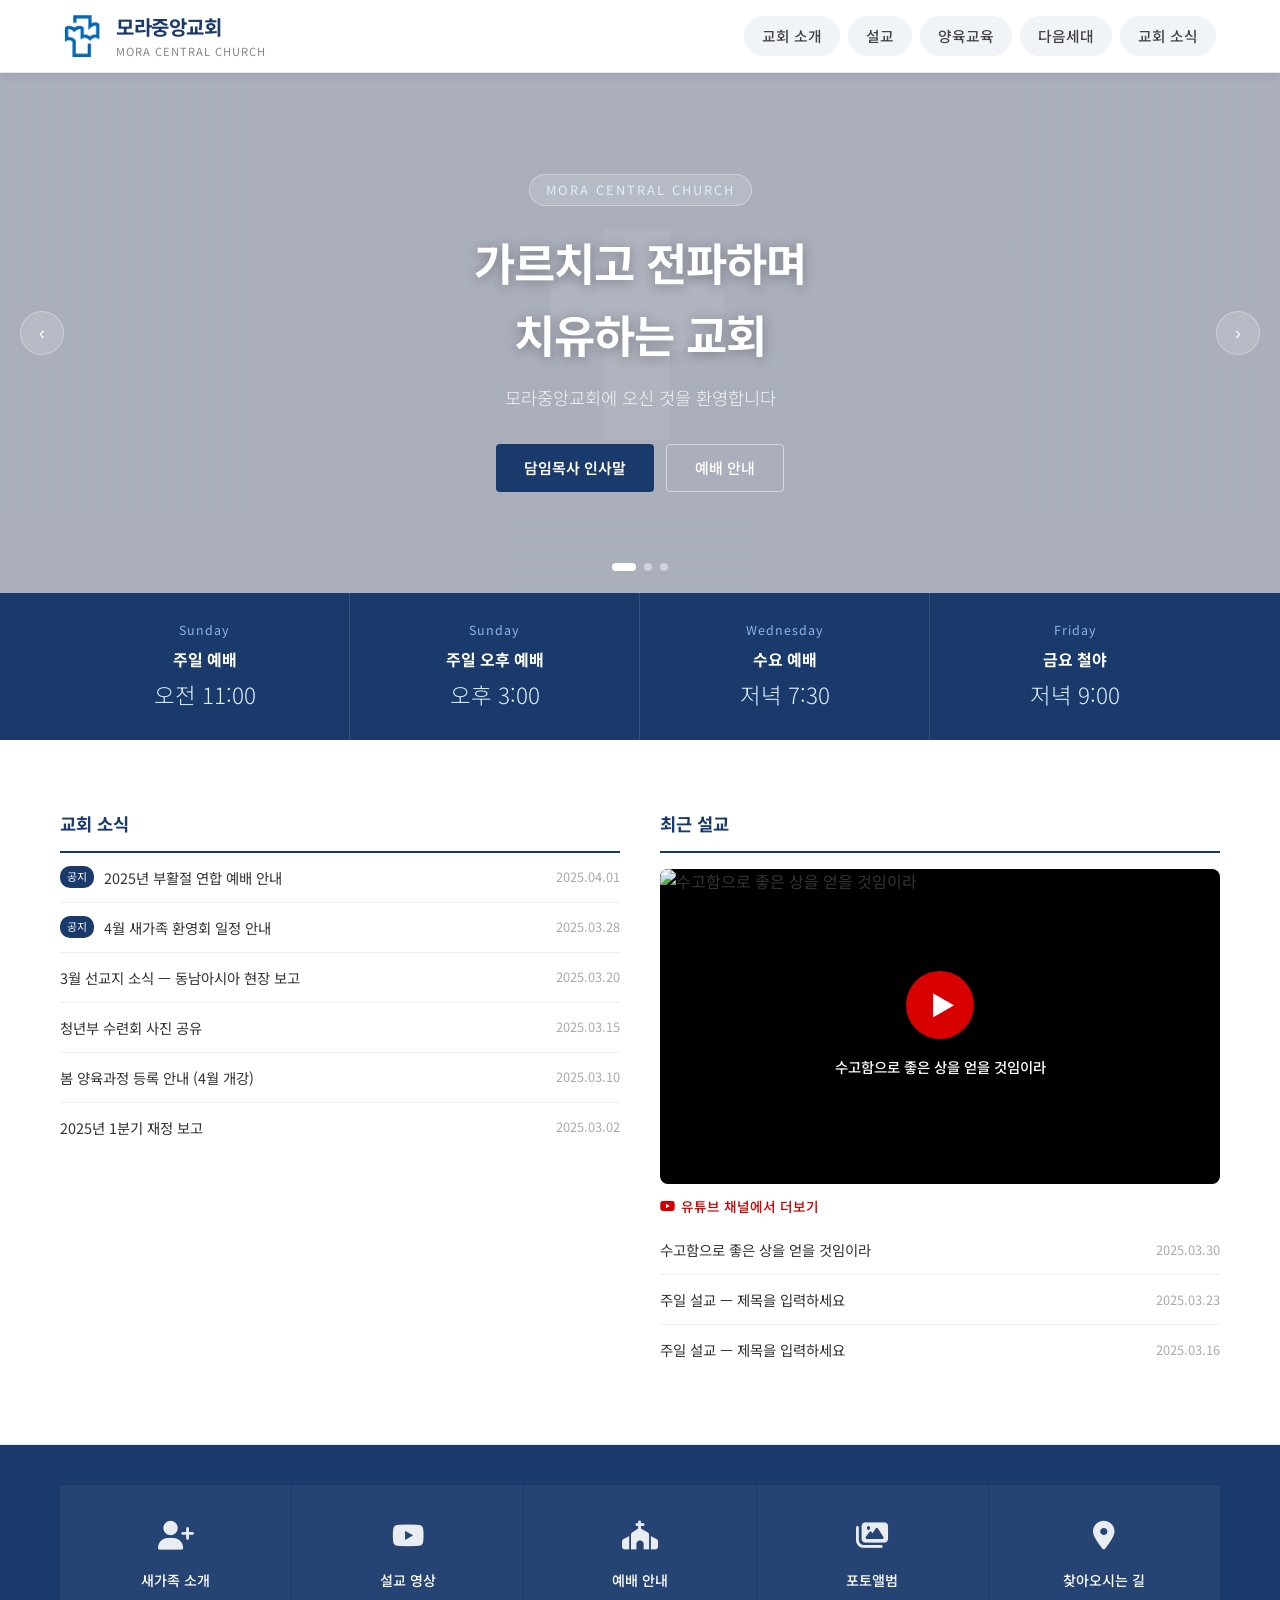
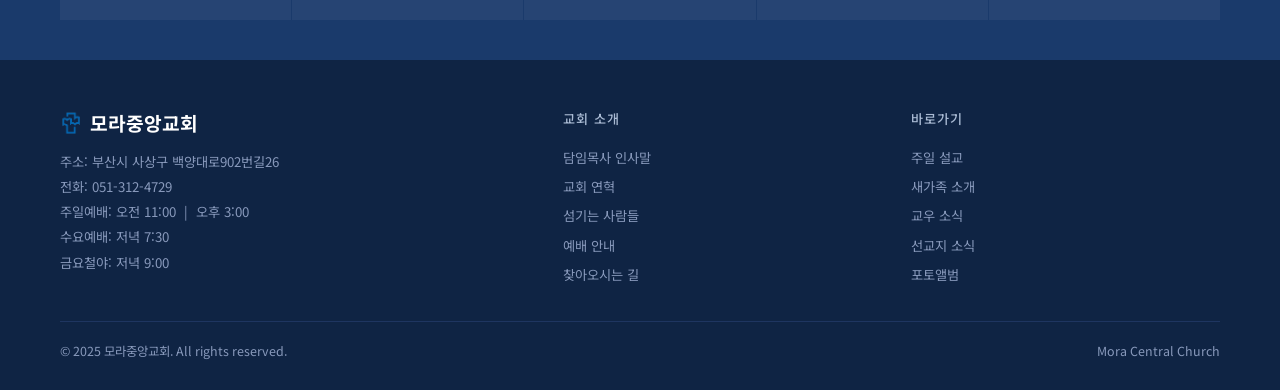
==== commit ff6b69f7: "리팩토링 및 파란 디자인 복원 — 공통 CSS/헤더/푸터 컴포넌트 분리, OG 태그 추가 Co-Authored-By: Claude Sonnet 4.6 <noreply@anthrop" ====
--- a/index.html
+++ b/index.html
@@ -4,589 +4,262 @@
     <meta charset="UTF-8">
     <meta name="viewport" content="width=device-width, initial-scale=1.0">
     <title>모라중앙교회</title>
-    <link href="https://fonts.googleapis.com/css2?family=Inter:wght@300;400;500;600;700&display=swap" rel="stylesheet">
+    <meta name="description" content="가르치고, 전파하며, 치유하는 교회 | 부산 사상구 모라중앙교회 공식 홈페이지입니다.">
+    <meta property="og:type" content="website">
+    <meta property="og:site_name" content="모라중앙교회">
+    <meta property="og:title" content="모라중앙교회">
+    <meta property="og:description" content="가르치고, 전파하며, 치유하는 교회 | 부산 사상구 모라중앙교회 공식 홈페이지입니다.">
+    <meta property="og:image" content="https://images.unsplash.com/photo-1501630834273-4b5604d2ee31?w=1200&q=80">
+    <meta property="og:url" content="https://vibecoding-seven-phi.vercel.app">
+    <meta name="twitter:card" content="summary_large_image">
+    <meta name="twitter:title" content="모라중앙교회">
+    <meta name="twitter:description" content="가르치고, 전파하며, 치유하는 교회 | 부산 사상구 모라중앙교회 공식 홈페이지입니다.">
+    <meta name="twitter:image" content="https://images.unsplash.com/photo-1501630834273-4b5604d2ee31?w=1200&q=80">
+    <link href="https://fonts.googleapis.com/css2?family=Noto+Sans+KR:wght@300;400;500;700&display=swap" rel="stylesheet">
     <link href="https://cdnjs.cloudflare.com/ajax/libs/font-awesome/6.5.0/css/all.min.css" rel="stylesheet">
+    <link rel="stylesheet" href="/css/style.css">
     <style>
-        :root {
-            --bg: #ffffff;
-            --surface: #f5f5f7;
-            --surface-warm: #fbfbfd;
-            --fg: #1d1d1f;
-            --fg-2: #424245;
-            --muted: #6e6e73;
-            --meta: #86868b;
-            --border: #d2d2d7;
-            --border-soft: #e8e8ed;
-            --accent: #0071e3;
-            --accent-hover: #0077ed;
-            --accent-active: #0066cc;
-            --accent-on: #ffffff;
-            --font: "Inter", "Helvetica Neue", Helvetica, Arial, sans-serif;
-            --radius-sm: 8px;
-            --radius-md: 12px;
-            --radius-lg: 18px;
-            --radius-pill: 980px;
-            --elev-raised: 0 12px 32px rgba(0,0,0,0.08);
-            --ease: cubic-bezier(0.28, 0, 0.22, 1);
-            --dur: 220ms;
-        }
-
-        * { margin: 0; padding: 0; box-sizing: border-box; }
-        body { font-family: var(--font); color: var(--fg); line-height: 1.47; background: var(--bg); -webkit-font-smoothing: antialiased; }
-        a { text-decoration: none; color: inherit; }
-
-        /* ── Header ── */
-        header {
-            position: sticky; top: 0; z-index: 1000;
-            background: rgba(255,255,255,0.85);
-            backdrop-filter: blur(20px);
-            -webkit-backdrop-filter: blur(20px);
-            border-bottom: 1px solid var(--border-soft);
-        }
-        .header-inner {
-            max-width: 1024px; margin: 0 auto; padding: 0 22px;
-            display: flex; align-items: center; justify-content: space-between; height: 52px;
-        }
-        .logo { display: flex; align-items: center; gap: 10px; }
-        .logo-icon img { width: 32px; height: 32px; object-fit: contain; }
-        .logo-name { font-size: 15px; font-weight: 600; color: var(--fg); letter-spacing: -0.3px; }
-
-        nav ul { list-style: none; display: flex; gap: 2px; }
-        nav > ul > li { position: relative; }
-        nav > ul > li > a {
-            display: flex; align-items: center; padding: 6px 13px;
-            font-size: 14px; font-weight: 400; color: var(--fg);
-            border-radius: var(--radius-sm);
-            transition: color var(--dur) var(--ease), background var(--dur) var(--ease);
-            white-space: nowrap;
-        }
-        nav > ul > li:hover > a { color: var(--accent); background: rgba(0,113,227,0.06); }
-
-        .dropdown {
-            display: none; position: absolute; top: calc(100% + 8px);
-            left: 50%; transform: translateX(-50%);
-            background: rgba(255,255,255,0.96);
-            backdrop-filter: blur(20px); -webkit-backdrop-filter: blur(20px);
-            border: 1px solid var(--border); border-radius: var(--radius-md);
-            box-shadow: var(--elev-raised); min-width: 152px; padding: 6px; z-index: 999;
-        }
-        nav > ul > li:hover .dropdown { display: block; }
-        .dropdown li a {
-            display: block; padding: 9px 14px; font-size: 13px; color: var(--fg);
-            border-radius: var(--radius-sm);
-            transition: background var(--dur) var(--ease), color var(--dur) var(--ease); white-space: nowrap;
-        }
-        .dropdown li a:hover { background: var(--surface); color: var(--accent); }
-
-        .menu-toggle { display: none; flex-direction: column; gap: 5px; cursor: pointer; padding: 5px; }
-        .menu-toggle span { display: block; width: 22px; height: 1.5px; background: var(--fg); border-radius: 2px; }
-
         /* ── Hero ── */
-        .hero { position: relative; height: 680px; overflow: hidden; }
-        .slides { display: flex; height: 100%; transition: transform 0.7s var(--ease); }
-        .slide {
-            min-width: 100%; height: 100%;
-            display: flex; align-items: center; justify-content: center;
-            text-align: center; color: white; position: relative;
-        }
-        .slide:nth-child(1) {
-            background: linear-gradient(rgba(0,0,0,0.52),rgba(0,0,0,0.52)),
-                        url('https://images.unsplash.com/photo-1501630834273-4b5604d2ee31?w=1600&q=80') center/cover no-repeat;
-        }
-        .slide:nth-child(2) {
-            background: linear-gradient(rgba(0,0,0,0.60),rgba(0,0,0,0.60)),
-                        url('https://images.unsplash.com/photo-1507692049790-de58290a4334?w=1600&q=80') center/cover no-repeat;
-        }
-        .slide:nth-child(3) {
-            background: linear-gradient(rgba(0,0,0,0.56),rgba(0,0,0,0.56)),
-                        url('https://images.unsplash.com/photo-1529070538774-1843cb3265df?w=1600&q=80') center/cover no-repeat;
-        }
-        .slide-content { position: relative; z-index: 1; padding: 0 22px; max-width: 760px; }
-        .slide-eyebrow {
-            font-size: 12px; font-weight: 500; letter-spacing: 3px;
-            color: rgba(255,255,255,0.55); margin-bottom: 20px; text-transform: uppercase;
-        }
-        .slide-content h2 {
-            font-size: clamp(2.4rem, 5vw, 3.6rem); font-weight: 600;
-            letter-spacing: -0.015em; line-height: 1.05; margin-bottom: 18px;
-        }
-        .slide-content p { font-size: 19px; font-weight: 300; color: rgba(255,255,255,0.72); margin-bottom: 36px; }
+        .hero { position: relative; height: 520px; overflow: hidden; }
+        .slides { display: flex; height: 100%; transition: transform 0.7s ease; }
+        .slide { min-width: 100%; height: 100%; display: flex; align-items: center; justify-content: center; text-align: center; color: white; position: relative; }
+        .slide:nth-child(1) { background: linear-gradient(rgba(10,25,60,0.35),rgba(10,25,60,0.35)), url('https://images.unsplash.com/photo-1501630834273-4b5604d2ee31?w=1600&q=80') center/cover no-repeat; }
+        .slide:nth-child(2) { background: linear-gradient(rgba(10,25,50,0.60),rgba(10,25,50,0.60)), url('https://images.unsplash.com/photo-1507692049790-de58290a4334?w=1600&q=80') center/cover no-repeat; }
+        .slide:nth-child(3) { background: linear-gradient(rgba(15,30,60,0.55),rgba(15,30,60,0.55)), url('https://images.unsplash.com/photo-1529070538774-1843cb3265df?w=1600&q=80') center/cover no-repeat; }
+        .slide-cross { position: absolute; opacity: 0.06; font-size: 18rem; font-weight: 700; pointer-events: none; user-select: none; }
+        .slide-content { position: relative; z-index: 1; padding: 0 20px; }
+        .slide-label { display: inline-block; background: rgba(255,255,255,0.15); border: 1px solid rgba(255,255,255,0.3); color: #ddeeff; font-size: 0.8rem; letter-spacing: 2px; padding: 5px 16px; border-radius: 20px; margin-bottom: 20px; }
+        .slide-content h2 { font-size: 2.8rem; font-weight: 700; letter-spacing: -1px; margin-bottom: 14px; text-shadow: 0 2px 12px rgba(0,0,0,0.3); }
+        .slide-content p { font-size: 1.1rem; opacity: 0.88; font-weight: 300; margin-bottom: 32px; }
         .slide-ctas { display: flex; gap: 12px; justify-content: center; flex-wrap: wrap; }
-        .btn-primary {
-            display: inline-flex; align-items: center; padding: 14px 26px;
-            background: var(--accent); color: white; border-radius: var(--radius-pill);
-            font-size: 15px; font-weight: 500;
-            transition: background var(--dur) var(--ease);
-        }
-        .btn-primary:hover { background: var(--accent-hover); }
-        .btn-ghost {
-            display: inline-flex; align-items: center; padding: 14px 26px;
-            background: rgba(255,255,255,0.12); color: white;
-            border: 1px solid rgba(255,255,255,0.28); border-radius: var(--radius-pill);
-            font-size: 15px; font-weight: 500;
-            transition: background var(--dur) var(--ease);
-        }
-        .btn-ghost:hover { background: rgba(255,255,255,0.22); }
-
-        .slide-dots {
-            position: absolute; bottom: 28px; left: 50%; transform: translateX(-50%);
-            display: flex; gap: 8px; z-index: 10;
-        }
-        .dot {
-            width: 6px; height: 6px; border-radius: 50%;
-            background: rgba(255,255,255,0.32); cursor: pointer; border: none;
-            transition: all 0.3s;
-        }
-        .dot.active { background: white; width: 20px; border-radius: 3px; }
-        .slide-btn {
-            position: absolute; top: 50%; transform: translateY(-50%);
-            background: rgba(255,255,255,0.1); border: 1px solid rgba(255,255,255,0.2);
-            color: white; width: 40px; height: 40px; border-radius: 50%;
-            cursor: pointer; font-size: 1.1rem; z-index: 10;
-            transition: background var(--dur) var(--ease);
-        }
-        .slide-btn:hover { background: rgba(255,255,255,0.24); }
-        .slide-prev { left: 24px; }
-        .slide-next { right: 24px; }
+        .slide-dots { position: absolute; bottom: 22px; left: 50%; transform: translateX(-50%); display: flex; gap: 8px; z-index: 10; }
+        .dot { width: 8px; height: 8px; border-radius: 50%; background: rgba(255,255,255,0.45); cursor: pointer; border: none; transition: all 0.3s; }
+        .dot.active { background: white; width: 24px; border-radius: 4px; }
+        .slide-btn { position: absolute; top: 50%; transform: translateY(-50%); background: rgba(255,255,255,0.15); border: 1px solid rgba(255,255,255,0.3); color: white; width: 44px; height: 44px; border-radius: 50%; cursor: pointer; font-size: 1.1rem; z-index: 10; transition: background 0.2s; }
+        .slide-btn:hover { background: rgba(255,255,255,0.3); }
+        .slide-prev { left: 20px; }
+        .slide-next { right: 20px; }
 
         /* ── Worship Banner ── */
-        .worship-banner { background: var(--surface); }
-        .worship-banner .inner {
-            max-width: 1024px; margin: 0 auto; padding: 0 22px;
-            display: grid; grid-template-columns: repeat(4,1fr);
-        }
-        .worship-item {
-            padding: 34px 20px; text-align: center;
-            border-right: 1px solid var(--border);
-            transition: background var(--dur) var(--ease);
-        }
+        .worship-banner { background: var(--primary); color: white; }
+        .worship-banner .inner { display: grid; grid-template-columns: repeat(4, 1fr); }
+        .worship-item { padding: 28px 24px; text-align: center; border-right: 1px solid rgba(255,255,255,0.12); transition: background 0.2s; }
         .worship-item:last-child { border-right: none; }
-        .worship-item:hover { background: var(--border-soft); }
-        .worship-day { font-size: 11px; font-weight: 500; letter-spacing: 2px; color: var(--muted); margin-bottom: 6px; text-transform: uppercase; }
-        .worship-name { font-size: 15px; font-weight: 600; color: var(--fg); margin-bottom: 4px; }
-        .worship-time { font-size: 22px; font-weight: 300; color: var(--fg-2); letter-spacing: -0.5px; }
-
-        /* ── Sections ── */
-        .section { padding: 100px 0; }
-        .section.surface { background: var(--surface); }
-        .inner { max-width: 1024px; margin: 0 auto; padding: 0 22px; }
+        .worship-item:hover { background: rgba(255,255,255,0.07); }
+        .worship-day { font-size: 0.78rem; color: #8bb4e0; letter-spacing: 1px; margin-bottom: 6px; }
+        .worship-name { font-size: 1rem; font-weight: 700; margin-bottom: 4px; }
+        .worship-time { font-size: 1.4rem; font-weight: 300; color: #ddeeff; }
 
         /* ── News + Sermon ── */
-        .main-grid { display: grid; grid-template-columns: 1fr 1fr; gap: 52px; }
-        .block-title {
-            font-size: 20px; font-weight: 600; color: var(--fg);
-            padding-bottom: 14px; border-bottom: 1px solid var(--border);
-            letter-spacing: -0.3px;
-        }
+        .section { border-bottom: 1px solid var(--border); }
+        .main-grid { display: grid; grid-template-columns: 1fr 1fr; gap: 40px; }
+        .block-title { font-size: 1.1rem; font-weight: 700; color: var(--primary); padding-bottom: 12px; border-bottom: 2px solid var(--primary); margin-bottom: 0; }
         .news-list { list-style: none; }
-        .news-list li {
-            display: flex; align-items: center; padding: 13px 0;
-            border-bottom: 1px solid var(--border-soft); gap: 10px; font-size: 14px;
-        }
+        .news-list li { display: flex; justify-content: space-between; align-items: center; padding: 13px 0; border-bottom: 1px solid #eee; font-size: 0.9rem; gap: 10px; }
         .news-list li:last-child { border-bottom: none; }
-        .news-list .badge {
-            background: var(--accent); color: white; font-size: 11px; font-weight: 500;
-            padding: 3px 9px; border-radius: var(--radius-pill); white-space: nowrap;
-        }
-        .news-list .title {
-            color: var(--fg); flex: 1; overflow: hidden; text-overflow: ellipsis;
-            white-space: nowrap; cursor: pointer;
-            transition: color var(--dur) var(--ease);
-        }
-        .news-list .title:hover { color: var(--accent); }
-        .news-list .date { color: var(--meta); font-size: 12px; white-space: nowrap; }
-
-        .video-wrap {
-            position: relative; width: 100%; padding-top: 56.25%;
-            border-radius: var(--radius-lg); overflow: hidden;
-            margin-top: 16px; background: #000; cursor: pointer; display: block;
-        }
-        .video-thumb-img {
-            position: absolute; inset: 0; width: 100%; height: 100%; object-fit: cover;
-            transition: opacity var(--dur) var(--ease);
-        }
-        .video-wrap:hover .video-thumb-img { opacity: 0.82; }
-        .video-play-overlay {
-            position: absolute; inset: 0; display: flex; flex-direction: column;
-            align-items: center; justify-content: center; gap: 12px; color: white;
-        }
-        .video-play-btn {
-            width: 62px; height: 62px; background: rgba(255,0,0,0.88);
-            border-radius: 50%; display: flex; align-items: center; justify-content: center;
-            font-size: 1.3rem; padding-left: 4px;
-            transition: transform var(--dur) var(--ease);
-        }
-        .video-wrap:hover .video-play-btn { transform: scale(1.08); }
-        .video-play-label {
-            font-size: 13px; font-weight: 500;
-            background: rgba(0,0,0,0.48); padding: 4px 14px; border-radius: var(--radius-pill);
-        }
-        .youtube-link {
-            display: inline-flex; align-items: center; gap: 6px; margin-top: 12px;
-            font-size: 14px; color: var(--accent); font-weight: 500;
-            transition: opacity var(--dur) var(--ease);
-        }
-        .youtube-link:hover { opacity: 0.72; }
+        .news-list .badge { background: var(--primary); color: white; font-size: 0.68rem; padding: 2px 7px; border-radius: 10px; white-space: nowrap; }
+        .news-list .title { color: #333; flex: 1; overflow: hidden; text-overflow: ellipsis; white-space: nowrap; cursor: pointer; transition: color 0.2s; }
+        .news-list .title:hover { color: var(--primary); }
+        .news-list .date { color: #aaa; font-size: 0.8rem; white-space: nowrap; }
+        .video-wrap { position: relative; width: 100%; padding-top: 56.25%; border-radius: 8px; overflow: hidden; margin-top: 16px; background: #000; cursor: pointer; display: block; }
+        .video-thumb-img { position: absolute; inset: 0; width: 100%; height: 100%; object-fit: cover; transition: opacity 0.2s; }
+        .video-wrap:hover .video-thumb-img { opacity: 0.85; }
+        .video-play-overlay { position: absolute; inset: 0; display: flex; flex-direction: column; align-items: center; justify-content: center; gap: 12px; color: white; }
+        .video-play-btn { width: 68px; height: 68px; background: rgba(255,0,0,0.85); border-radius: 50%; display: flex; align-items: center; justify-content: center; font-size: 1.6rem; transition: transform 0.2s, background 0.2s; padding-left: 6px; }
+        .video-wrap:hover .video-play-btn { background: #ff0000; transform: scale(1.1); }
+        .video-play-label { font-size: 0.9rem; font-weight: 500; text-shadow: 0 1px 4px rgba(0,0,0,0.8); background: rgba(0,0,0,0.4); padding: 4px 14px; border-radius: 12px; }
+        .youtube-link { display: inline-flex; align-items: center; gap: 6px; margin-top: 12px; font-size: 0.85rem; color: #c00; font-weight: 500; transition: opacity 0.2s; }
+        .youtube-link:hover { opacity: 0.75; }
 
         /* ── Quick Menu ── */
-        .quick-menu { background: var(--fg); }
-        .quick-grid { display: grid; grid-template-columns: repeat(5,1fr); }
-        .quick-item {
-            color: white; text-align: center; padding: 40px 10px; cursor: pointer;
-            border-right: 1px solid rgba(255,255,255,0.07);
-            transition: background var(--dur) var(--ease);
-        }
-        .quick-item:last-child { border-right: none; }
-        .quick-item:hover { background: rgba(255,255,255,0.06); }
-        .quick-icon { font-size: 1.5rem; margin-bottom: 14px; color: var(--accent); }
-        .quick-item p { font-size: 13px; font-weight: 500; color: rgba(255,255,255,0.72); }
-
-        /* ── Footer ── */
-        footer { background: #000; color: var(--muted); padding: 56px 0 32px; }
-        .footer-inner { max-width: 1024px; margin: 0 auto; padding: 0 22px; }
-        .footer-top {
-            display: grid; grid-template-columns: 1.5fr 1fr 1fr; gap: 48px;
-            padding-bottom: 36px; border-bottom: 1px solid rgba(255,255,255,0.08);
-        }
-        .footer-logo .name {
-            font-size: 15px; font-weight: 600; color: white; margin-bottom: 14px;
-            display: flex; align-items: center; gap: 8px;
-        }
-        .footer-logo .name img { width: 20px; height: 20px; object-fit: contain; filter: brightness(0) invert(1); }
-        .footer-logo p { font-size: 13px; line-height: 2; }
-        .footer-col h4 {
-            font-size: 11px; font-weight: 600; letter-spacing: 2px; text-transform: uppercase;
-            color: rgba(255,255,255,0.35); margin-bottom: 16px;
-        }
-        .footer-col ul { list-style: none; }
-        .footer-col ul li { font-size: 13px; padding: 4px 0; }
-        .footer-col ul li a { color: var(--muted); transition: color var(--dur) var(--ease); }
-        .footer-col ul li a:hover { color: white; }
-        .footer-bottom {
-            padding-top: 24px; display: flex; justify-content: space-between;
-            align-items: center; font-size: 12px; color: rgba(255,255,255,0.22);
-        }
+        .quick-menu { background: var(--primary); padding: 40px 0; }
+        .quick-grid { display: grid; grid-template-columns: repeat(5, 1fr); gap: 1px; }
+        .quick-item { background: rgba(255,255,255,0.05); color: white; text-align: center; padding: 28px 10px; cursor: pointer; transition: background 0.2s; }
+        .quick-item:hover { background: rgba(255,255,255,0.12); }
+        .quick-icon { font-size: 1.8rem; margin-bottom: 12px; height: 44px; display: flex; align-items: center; justify-content: center; opacity: 0.9; }
+        .quick-item:hover .quick-icon { opacity: 1; }
+        .quick-item p { font-size: 0.88rem; font-weight: 500; }
 
         /* ── Responsive ── */
         @media (max-width: 900px) {
-            nav { display: none; }
-            nav.open {
-                display: block; position: absolute; top: 52px; left: 0; right: 0;
-                background: rgba(255,255,255,0.97); backdrop-filter: blur(20px);
-                border-bottom: 1px solid var(--border);
-            }
-            nav.open ul { flex-direction: column; padding: 8px; }
-            nav.open > ul > li > a { padding: 12px 16px; }
-            nav.open .dropdown {
-                display: block; position: static; border: none; box-shadow: none;
-                background: transparent; padding-left: 16px; transform: none; left: 0;
-            }
-            .menu-toggle { display: flex; }
-            .worship-banner .inner { grid-template-columns: repeat(2,1fr); }
-            .worship-item { border-bottom: 1px solid var(--border); }
-            .worship-item:nth-child(odd) { border-right: 1px solid var(--border); }
-            .worship-item:nth-child(even) { border-right: none; }
-            .worship-item:nth-last-child(-n+2) { border-bottom: none; }
+            .worship-banner .inner { grid-template-columns: repeat(2, 1fr); }
+            .worship-item { border-right: none; border-bottom: 1px solid rgba(255,255,255,0.12); }
+            .worship-item:nth-child(odd) { border-right: 1px solid rgba(255,255,255,0.12); }
             .main-grid { grid-template-columns: 1fr; }
-            .quick-grid { grid-template-columns: repeat(3,1fr); }
-            .footer-top { grid-template-columns: 1fr; gap: 32px; }
-            .footer-bottom { flex-direction: column; gap: 8px; text-align: center; }
-            .hero { height: 520px; }
-            .slide-content h2 { font-size: 2rem; }
+            .quick-grid { grid-template-columns: repeat(3, 1fr); }
+            .hero { height: 360px; }
+            .slide-content h2 { font-size: 1.8rem; }
         }
         @media (max-width: 480px) {
-            .quick-grid { grid-template-columns: repeat(2,1fr); }
+            .quick-grid { grid-template-columns: repeat(2, 1fr); }
             .slide-ctas { flex-direction: column; align-items: center; }
         }
     </style>
 </head>
-<body>
-
-<!-- Header -->
-<header>
-    <div class="header-inner">
-        <a href="#" class="logo">
-            <div class="logo-icon"><img src="images/churchlogo.png" alt="모라중앙교회 로고"></div>
-            <span class="logo-name">모라중앙교회</span>
-        </a>
-
-        <nav id="mainNav">
-            <ul>
-                <li>
-                    <a href="#">교회 소개</a>
-                    <ul class="dropdown">
-                        <li><a href="pastor.html">담임목사 인사말</a></li>
-                        <li><a href="#">교회 연혁</a></li>
-                        <li><a href="#">섬기는 사람들</a></li>
-                        <li><a href="#">예배 안내</a></li>
-                        <li><a href="#">찾아오시는 길</a></li>
+<body data-page="home">
+
+    <div id="site-header"></div>
+
+    <!-- Hero -->
+    <section class="hero">
+        <div class="slides" id="slides">
+            <div class="slide">
+                <div class="slide-cross">✝</div>
+                <div class="slide-content">
+                    <div class="slide-label">MORA CENTRAL CHURCH</div>
+                    <h2>가르치고 전파하며<br>치유하는 교회</h2>
+                    <p>모라중앙교회에 오신 것을 환영합니다</p>
+                    <div class="slide-ctas">
+                        <a href="/pastor.html" class="btn-primary">담임목사 인사말</a>
+                        <a href="#" class="btn-ghost">예배 안내</a>
+                    </div>
+                </div>
+            </div>
+            <div class="slide">
+                <div class="slide-cross">✝</div>
+                <div class="slide-content">
+                    <div class="slide-label">SUNDAY WORSHIP</div>
+                    <h2>주일 예배에<br>초대합니다</h2>
+                    <p>오전 11:00 · 오후 3:00</p>
+                    <div class="slide-ctas">
+                        <a href="#" class="btn-primary">예배 안내 보기</a>
+                    </div>
+                </div>
+            </div>
+            <div class="slide">
+                <div class="slide-cross">✝</div>
+                <div class="slide-content">
+                    <div class="slide-label">NEXT GENERATION</div>
+                    <h2>다음 세대를<br>세워갑니다</h2>
+                    <p>유치부 · 유초등부 · 중고등부 · 청년부</p>
+                    <div class="slide-ctas">
+                        <a href="#" class="btn-primary">다음세대 알아보기</a>
+                    </div>
+                </div>
+            </div>
+        </div>
+        <button class="slide-btn slide-prev" id="slidePrev">&#8249;</button>
+        <button class="slide-btn slide-next" id="slideNext">&#8250;</button>
+        <div class="slide-dots">
+            <button class="dot active" data-idx="0"></button>
+            <button class="dot" data-idx="1"></button>
+            <button class="dot" data-idx="2"></button>
+        </div>
+    </section>
+
+    <!-- Worship Banner -->
+    <div class="worship-banner">
+        <div class="inner">
+            <div class="worship-item">
+                <div class="worship-day">Sunday</div>
+                <div class="worship-name">주일 예배</div>
+                <div class="worship-time">오전 11:00</div>
+            </div>
+            <div class="worship-item">
+                <div class="worship-day">Sunday</div>
+                <div class="worship-name">주일 오후 예배</div>
+                <div class="worship-time">오후 3:00</div>
+            </div>
+            <div class="worship-item">
+                <div class="worship-day">Wednesday</div>
+                <div class="worship-name">수요 예배</div>
+                <div class="worship-time">저녁 7:30</div>
+            </div>
+            <div class="worship-item">
+                <div class="worship-day">Friday</div>
+                <div class="worship-name">금요 철야</div>
+                <div class="worship-time">저녁 9:00</div>
+            </div>
+        </div>
+    </div>
+
+    <!-- News + Sermon -->
+    <section class="section">
+        <div class="inner">
+            <div class="main-grid">
+                <div class="news-block">
+                    <h3 class="block-title">교회 소식</h3>
+                    <ul class="news-list">
+                        <li><span class="badge">공지</span><span class="title">2025년 부활절 연합 예배 안내</span><span class="date">2025.04.01</span></li>
+                        <li><span class="badge">공지</span><span class="title">4월 새가족 환영회 일정 안내</span><span class="date">2025.03.28</span></li>
+                        <li><span class="title">3월 선교지 소식 — 동남아시아 현장 보고</span><span class="date">2025.03.20</span></li>
+                        <li><span class="title">청년부 수련회 사진 공유</span><span class="date">2025.03.15</span></li>
+                        <li><span class="title">봄 양육과정 등록 안내 (4월 개강)</span><span class="date">2025.03.10</span></li>
+                        <li><span class="title">2025년 1분기 재정 보고</span><span class="date">2025.03.02</span></li>
                     </ul>
-                </li>
-                <li>
-                    <a href="#">설교</a>
-                    <ul class="dropdown">
-                        <li><a href="#">주일 오전 예배</a></li>
+                </div>
+                <div class="sermon-block">
+                    <h3 class="block-title">최근 설교</h3>
+                    <a class="video-wrap" href="https://www.youtube.com/watch?v=DIrvuiKWnn0" target="_blank" rel="noopener">
+                        <img class="video-thumb-img" src="https://img.youtube.com/vi/DIrvuiKWnn0/maxresdefault.jpg" alt="수고함으로 좋은 상을 얻을 것임이라">
+                        <div class="video-play-overlay">
+                            <div class="video-play-btn">▶</div>
+                            <span class="video-play-label">수고함으로 좋은 상을 얻을 것임이라</span>
+                        </div>
+                    </a>
+                    <a class="youtube-link" href="https://www.youtube.com/@MorajoongangChurch" target="_blank" rel="noopener">
+                        <i class="fa-brands fa-youtube"></i> 유튜브 채널에서 더보기
+                    </a>
+                    <ul class="news-list" style="margin-top:8px;">
+                        <li><a class="title" href="https://www.youtube.com/watch?v=DIrvuiKWnn0" target="_blank">수고함으로 좋은 상을 얻을 것임이라</a><span class="date">2025.03.30</span></li>
+                        <li><a class="title" href="https://www.youtube.com/@MorajoongangChurch" target="_blank">주일 설교 — 제목을 입력하세요</a><span class="date">2025.03.23</span></li>
+                        <li><a class="title" href="https://www.youtube.com/@MorajoongangChurch" target="_blank">주일 설교 — 제목을 입력하세요</a><span class="date">2025.03.16</span></li>
                     </ul>
-                </li>
-                <li>
-                    <a href="#">양육교육</a>
-                    <ul class="dropdown">
-                        <li><a href="#">새가족부</a></li>
-                        <li><a href="#">양육과정</a></li>
-                    </ul>
-                </li>
-                <li>
-                    <a href="#">다음세대</a>
-                    <ul class="dropdown">
-                        <li><a href="#">유치부</a></li>
-                        <li><a href="#">유초등부</a></li>
-                        <li><a href="#">중고등부</a></li>
-                        <li><a href="#">청년부</a></li>
-                    </ul>
-                </li>
-                <li>
-                    <a href="#">교회 소식</a>
-                    <ul class="dropdown">
-                        <li><a href="#">광고</a></li>
-                        <li><a href="#">새가족 소개</a></li>
-                        <li><a href="#">교우 소식</a></li>
-                        <li><a href="#">선교지 소식</a></li>
-                        <li><a href="#">포토앨범</a></li>
-                    </ul>
-                </li>
-            </ul>
-        </nav>
-
-        <div class="menu-toggle" id="menuToggle" onclick="toggleMenu()">
-            <span></span><span></span><span></span>
+                </div>
+            </div>
+        </div>
+    </section>
+
+    <!-- Quick Menu -->
+    <div class="quick-menu">
+        <div class="inner">
+            <div class="quick-grid">
+                <div class="quick-item">
+                    <div class="quick-icon"><i class="fa-solid fa-user-plus"></i></div>
+                    <p>새가족 소개</p>
+                </div>
+                <div class="quick-item" onclick="window.open('https://www.youtube.com/@MorajoongangChurch','_blank')">
+                    <div class="quick-icon"><i class="fa-brands fa-youtube"></i></div>
+                    <p>설교 영상</p>
+                </div>
+                <div class="quick-item">
+                    <div class="quick-icon"><i class="fa-solid fa-church"></i></div>
+                    <p>예배 안내</p>
+                </div>
+                <div class="quick-item">
+                    <div class="quick-icon"><i class="fa-solid fa-images"></i></div>
+                    <p>포토앨범</p>
+                </div>
+                <div class="quick-item">
+                    <div class="quick-icon"><i class="fa-solid fa-location-dot"></i></div>
+                    <p>찾아오시는 길</p>
+                </div>
+            </div>
         </div>
     </div>
-</header>
-
-<!-- Hero Slider -->
-<section class="hero">
-    <div class="slides" id="slides">
-        <div class="slide">
-            <div class="slide-content">
-                <div class="slide-eyebrow">Mora Central Church</div>
-                <h2>가르치고 전파하며<br>치유하는 교회</h2>
-                <p>모라중앙교회에 오신 것을 환영합니다</p>
-                <div class="slide-ctas">
-                    <a href="pastor.html" class="btn-primary">담임목사 인사말</a>
-                    <a href="#" class="btn-ghost">예배 안내</a>
-                </div>
-            </div>
-        </div>
-        <div class="slide">
-            <div class="slide-content">
-                <div class="slide-eyebrow">Sunday Worship</div>
-                <h2>주일 예배에<br>초대합니다</h2>
-                <p>오전 11:00 · 오후 3:00</p>
-                <div class="slide-ctas">
-                    <a href="#" class="btn-primary">예배 안내 보기</a>
-                </div>
-            </div>
-        </div>
-        <div class="slide">
-            <div class="slide-content">
-                <div class="slide-eyebrow">Next Generation</div>
-                <h2>다음 세대를<br>세워갑니다</h2>
-                <p>유치부 · 유초등부 · 중고등부 · 청년부</p>
-                <div class="slide-ctas">
-                    <a href="#" class="btn-primary">다음세대 알아보기</a>
-                </div>
-            </div>
-        </div>
-    </div>
-    <button class="slide-btn slide-prev" onclick="changeSlide(-1)">&#8249;</button>
-    <button class="slide-btn slide-next" onclick="changeSlide(1)">&#8250;</button>
-    <div class="slide-dots">
-        <button class="dot active" onclick="goSlide(0)"></button>
-        <button class="dot" onclick="goSlide(1)"></button>
-        <button class="dot" onclick="goSlide(2)"></button>
-    </div>
-</section>
-
-<!-- Worship Banner -->
-<div class="worship-banner">
-    <div class="inner">
-        <div class="worship-item">
-            <div class="worship-day">Sunday</div>
-            <div class="worship-name">주일 예배</div>
-            <div class="worship-time">오전 11:00</div>
-        </div>
-        <div class="worship-item">
-            <div class="worship-day">Sunday</div>
-            <div class="worship-name">주일 오후 예배</div>
-            <div class="worship-time">오후 3:00</div>
-        </div>
-        <div class="worship-item">
-            <div class="worship-day">Wednesday</div>
-            <div class="worship-name">수요 예배</div>
-            <div class="worship-time">저녁 7:30</div>
-        </div>
-        <div class="worship-item">
-            <div class="worship-day">Friday</div>
-            <div class="worship-name">금요 철야</div>
-            <div class="worship-time">저녁 9:00</div>
-        </div>
-    </div>
-</div>
-
-<!-- News + Sermon -->
-<section class="section">
-    <div class="inner">
-        <div class="main-grid">
-            <div class="news-block">
-                <h3 class="block-title">교회 소식</h3>
-                <ul class="news-list">
-                    <li>
-                        <span class="badge">공지</span>
-                        <span class="title">2025년 부활절 연합 예배 안내</span>
-                        <span class="date">2025.04.01</span>
-                    </li>
-                    <li>
-                        <span class="badge">공지</span>
-                        <span class="title">4월 새가족 환영회 일정 안내</span>
-                        <span class="date">2025.03.28</span>
-                    </li>
-                    <li>
-                        <span class="title">3월 선교지 소식 — 동남아시아 현장 보고</span>
-                        <span class="date">2025.03.20</span>
-                    </li>
-                    <li>
-                        <span class="title">청년부 수련회 사진 공유</span>
-                        <span class="date">2025.03.15</span>
-                    </li>
-                    <li>
-                        <span class="title">봄 양육과정 등록 안내 (4월 개강)</span>
-                        <span class="date">2025.03.10</span>
-                    </li>
-                    <li>
-                        <span class="title">2025년 1분기 재정 보고</span>
-                        <span class="date">2025.03.02</span>
-                    </li>
-                </ul>
-            </div>
-            <div class="sermon-block">
-                <h3 class="block-title">최근 설교</h3>
-                <a class="video-wrap" href="https://www.youtube.com/watch?v=DIrvuiKWnn0" target="_blank" rel="noopener">
-                    <img class="video-thumb-img"
-                         src="https://img.youtube.com/vi/DIrvuiKWnn0/maxresdefault.jpg"
-                         alt="수고함으로 좋은 상을 얻을 것임이라">
-                    <div class="video-play-overlay">
-                        <div class="video-play-btn">▶</div>
-                        <span class="video-play-label">수고함으로 좋은 상을 얻을 것임이라</span>
-                    </div>
-                </a>
-                <a class="youtube-link" href="https://www.youtube.com/@MorajoongangChurch" target="_blank" rel="noopener">
-                    <i class="fa-brands fa-youtube"></i> 유튜브 채널에서 더보기
-                </a>
-                <ul class="news-list" style="margin-top:8px;">
-                    <li>
-                        <a class="title" href="https://www.youtube.com/watch?v=DIrvuiKWnn0" target="_blank">수고함으로 좋은 상을 얻을 것임이라</a>
-                        <span class="date">2025.03.30</span>
-                    </li>
-                    <li>
-                        <a class="title" href="https://www.youtube.com/@MorajoongangChurch" target="_blank">주일 설교 — 제목을 입력하세요</a>
-                        <span class="date">2025.03.23</span>
-                    </li>
-                    <li>
-                        <a class="title" href="https://www.youtube.com/@MorajoongangChurch" target="_blank">주일 설교 — 제목을 입력하세요</a>
-                        <span class="date">2025.03.16</span>
-                    </li>
-                </ul>
-            </div>
-        </div>
-    </div>
-</section>
-
-<!-- Quick Menu -->
-<div class="quick-menu">
-    <div class="inner">
-        <div class="quick-grid">
-            <div class="quick-item">
-                <div class="quick-icon"><i class="fa-solid fa-user-plus"></i></div>
-                <p>새가족 소개</p>
-            </div>
-            <div class="quick-item" onclick="window.open('https://www.youtube.com/@MorajoongangChurch','_blank')">
-                <div class="quick-icon"><i class="fa-brands fa-youtube"></i></div>
-                <p>설교 영상</p>
-            </div>
-            <div class="quick-item">
-                <div class="quick-icon"><i class="fa-solid fa-church"></i></div>
-                <p>예배 안내</p>
-            </div>
-            <div class="quick-item">
-                <div class="quick-icon"><i class="fa-solid fa-images"></i></div>
-                <p>포토앨범</p>
-            </div>
-            <div class="quick-item">
-                <div class="quick-icon"><i class="fa-solid fa-location-dot"></i></div>
-                <p>찾아오시는 길</p>
-            </div>
-        </div>
-    </div>
-</div>
-
-<!-- Footer -->
-<footer>
-    <div class="footer-inner">
-        <div class="footer-top">
-            <div class="footer-logo">
-                <div class="name">
-                    <img src="images/churchlogo.png" alt="로고">
-                    모라중앙교회
-                </div>
-                <p>
-                    주소: 부산시 사상구 백양대로902번길26<br>
-                    전화: 051-312-4729<br>
-                    주일예배: 오전 11:00 &nbsp;|&nbsp; 오후 3:00<br>
-                    수요예배: 저녁 7:30<br>
-                    금요철야: 저녁 9:00
-                </p>
-            </div>
-            <div class="footer-col">
-                <h4>교회 소개</h4>
-                <ul>
-                    <li><a href="pastor.html">담임목사 인사말</a></li>
-                    <li><a href="#">교회 연혁</a></li>
-                    <li><a href="#">섬기는 사람들</a></li>
-                    <li><a href="#">예배 안내</a></li>
-                    <li><a href="#">찾아오시는 길</a></li>
-                </ul>
-            </div>
-            <div class="footer-col">
-                <h4>바로가기</h4>
-                <ul>
-                    <li><a href="#">주일 설교</a></li>
-                    <li><a href="#">새가족 소개</a></li>
-                    <li><a href="#">교우 소식</a></li>
-                    <li><a href="#">선교지 소식</a></li>
-                    <li><a href="#">포토앨범</a></li>
-                </ul>
-            </div>
-        </div>
-        <div class="footer-bottom">
-            <span>© 2025 모라중앙교회. All rights reserved.</span>
-            <span>Mora Central Church</span>
-        </div>
-    </div>
-</footer>
-
-<script>
-    let current = 0;
-    const total = 3;
-    const slides = document.getElementById('slides');
-    const dots = document.querySelectorAll('.dot');
-    function updateSlider() {
-        slides.style.transform = `translateX(-${current * 100}%)`;
-        dots.forEach((d, i) => d.classList.toggle('active', i === current));
-    }
-    function changeSlide(dir) { current = (current + dir + total) % total; updateSlider(); }
-    function goSlide(idx) { current = idx; updateSlider(); }
-    setInterval(() => changeSlide(1), 5000);
-    function toggleMenu() { document.getElementById('mainNav').classList.toggle('open'); }
-</script>
+
+    <div id="site-footer"></div>
+
+    <script src="/js/components.js"></script>
+    <script>
+        var current = 0;
+        var total = 3;
+        var slidesEl = document.getElementById('slides');
+        var dots = document.querySelectorAll('.dot');
+
+        function updateSlider() {
+            slidesEl.style.transform = 'translateX(-' + (current * 100) + '%)';
+            dots.forEach(function (d, i) { d.classList.toggle('active', i === current); });
+        }
+        function changeSlide(dir) { current = (current + dir + total) % total; updateSlider(); }
+
+        document.getElementById('slidePrev').addEventListener('click', function () { changeSlide(-1); });
+        document.getElementById('slideNext').addEventListener('click', function () { changeSlide(1); });
+        dots.forEach(function (dot) {
+            dot.addEventListener('click', function () { current = parseInt(dot.dataset.idx); updateSlider(); });
+        });
+
+        setInterval(function () { changeSlide(1); }, 5000);
+    </script>
 </body>
 </html>
--- a/css/style.css
+++ b/css/style.css
@@ -0,0 +1,144 @@
+/* ── Design Tokens ── */
+:root {
+    --bg: #ffffff;
+    --surface: #f7f9fc;
+    --fg: #333333;
+    --fg-2: #555555;
+    --muted: #888888;
+    --meta: #aaaaaa;
+    --primary: #1a3a6b;
+    --primary-dark: #0f2444;
+    --primary-light: #f0f3f8;
+    --border: #e8e8e8;
+    --border-soft: #f0f0f0;
+    --font: 'Noto Sans KR', sans-serif;
+    --radius-sm: 4px;
+    --radius-md: 8px;
+    --ease: ease;
+    --dur: 200ms;
+}
+
+/* ── Reset ── */
+* { margin: 0; padding: 0; box-sizing: border-box; }
+body { font-family: var(--font); background: var(--bg); color: var(--fg); line-height: 1.6; }
+a { text-decoration: none; color: inherit; }
+
+/* ── Header ── */
+header {
+    background: #fff;
+    border-bottom: 1px solid var(--border);
+    position: sticky;
+    top: 0;
+    z-index: 1000;
+    box-shadow: 0 2px 10px rgba(0, 0, 0, 0.08);
+}
+.header-inner {
+    max-width: 1200px; margin: 0 auto; padding: 0 20px;
+    display: flex; align-items: center; justify-content: space-between; height: 72px;
+}
+.logo { display: flex; align-items: center; gap: 12px; }
+.logo-icon { width: 44px; height: 44px; display: flex; align-items: center; justify-content: center; }
+.logo-icon img { width: 100%; height: 100%; object-fit: contain; }
+.logo-text .name { font-size: 1.25rem; font-weight: 700; color: var(--primary); letter-spacing: -0.5px; }
+.logo-text .sub { font-size: 0.7rem; color: #888; letter-spacing: 1px; }
+
+/* ── Nav ── */
+nav ul { list-style: none; display: flex; }
+nav > ul > li { position: relative; }
+nav > ul > li > a {
+    display: flex; align-items: center; padding: 0 18px; height: 40px;
+    margin: 16px 4px; border-radius: 20px; font-size: 0.92rem; font-weight: 500;
+    color: #444; background: var(--primary-light);
+    transition: background var(--dur) var(--ease), color var(--dur) var(--ease);
+    white-space: nowrap;
+}
+nav > ul > li:hover > a,
+nav > ul > li.active > a { background: var(--primary); color: #fff; }
+
+.dropdown {
+    display: none; position: absolute; top: 72px; left: 0;
+    background: #fff; border-top: 2px solid var(--primary);
+    box-shadow: 0 8px 24px rgba(0, 0, 0, 0.12); min-width: 160px; z-index: 999;
+}
+nav > ul > li:hover .dropdown { display: block; }
+.dropdown li a {
+    display: block; padding: 11px 20px; font-size: 0.88rem;
+    color: #444; border-bottom: 1px solid var(--border-soft);
+    transition: background var(--dur) var(--ease), color var(--dur) var(--ease);
+    white-space: nowrap;
+}
+.dropdown li:last-child a { border-bottom: none; }
+.dropdown li a:hover,
+.dropdown li a.active { background: #f4f7fb; color: var(--primary); }
+
+.menu-toggle { display: none; flex-direction: column; gap: 5px; cursor: pointer; padding: 5px; }
+.menu-toggle span { display: block; width: 24px; height: 2px; background: #333; transition: all 0.3s; }
+
+/* ── Utility ── */
+.section { padding: 70px 0; }
+.inner { max-width: 1200px; margin: 0 auto; padding: 0 20px; }
+
+/* ── Buttons ── */
+.btn-primary {
+    display: inline-flex; align-items: center;
+    padding: 12px 28px; background: var(--primary); color: #fff;
+    border-radius: var(--radius-sm); font-size: 15px; font-weight: 600;
+    transition: background var(--dur) var(--ease);
+}
+.btn-primary:hover { background: #0f2a5a; }
+
+.btn-ghost {
+    display: inline-flex; align-items: center;
+    padding: 11px 28px; background: transparent; color: #fff;
+    border: 1px solid rgba(255, 255, 255, 0.5); border-radius: var(--radius-sm);
+    font-size: 15px; font-weight: 500;
+    transition: border-color var(--dur) var(--ease), background var(--dur) var(--ease);
+}
+.btn-ghost:hover { border-color: #fff; background: rgba(255, 255, 255, 0.1); }
+
+/* ── Footer ── */
+footer { background: var(--primary-dark); color: #8899bb; padding: 48px 0 28px; }
+.footer-inner { max-width: 1200px; margin: 0 auto; padding: 0 20px; }
+.footer-top {
+    display: grid; grid-template-columns: 1.5fr 1fr 1fr; gap: 40px;
+    padding-bottom: 32px; border-bottom: 1px solid #1e3560;
+}
+.footer-logo .name {
+    font-size: 1.2rem; font-weight: 700; color: white; margin-bottom: 10px;
+    display: flex; align-items: center; gap: 8px;
+}
+.footer-logo .name img { width: 22px; height: 22px; object-fit: contain; }
+.footer-logo p { font-size: 0.83rem; line-height: 1.9; }
+.footer-col h4 { color: #aabbd4; font-size: 0.82rem; letter-spacing: 1px; margin-bottom: 14px; font-weight: 500; }
+.footer-col ul { list-style: none; }
+.footer-col ul li { font-size: 0.83rem; padding: 4px 0; }
+.footer-col ul li a { color: #8899bb; transition: color var(--dur) var(--ease); }
+.footer-col ul li a:hover { color: #ddeeff; }
+.footer-bottom {
+    padding-top: 20px; display: flex; justify-content: space-between;
+    align-items: center; font-size: 0.78rem;
+}
+
+/* ── Responsive ── */
+@media (max-width: 900px) {
+    nav { display: none; }
+    nav.open {
+        display: block; position: absolute; top: 72px; left: 0; right: 0;
+        background: white; box-shadow: 0 8px 20px rgba(0, 0, 0, 0.1);
+    }
+    nav.open ul { flex-direction: column; }
+    nav.open > ul > li > a {
+        height: auto; padding: 14px 20px; border-bottom: 1px solid var(--border-soft);
+        border-radius: 0; margin: 0; background: transparent; color: var(--fg);
+    }
+    nav.open > ul > li:hover > a,
+    nav.open > ul > li.active > a { background: var(--primary-light); color: var(--primary); }
+    nav.open .dropdown {
+        display: block; position: static; border: none; box-shadow: none;
+        background: var(--surface);
+    }
+    nav.open .dropdown li a { padding-left: 36px; }
+    .menu-toggle { display: flex; }
+    .footer-top { grid-template-columns: 1fr; gap: 32px; }
+    .footer-bottom { flex-direction: column; gap: 8px; text-align: center; }
+}
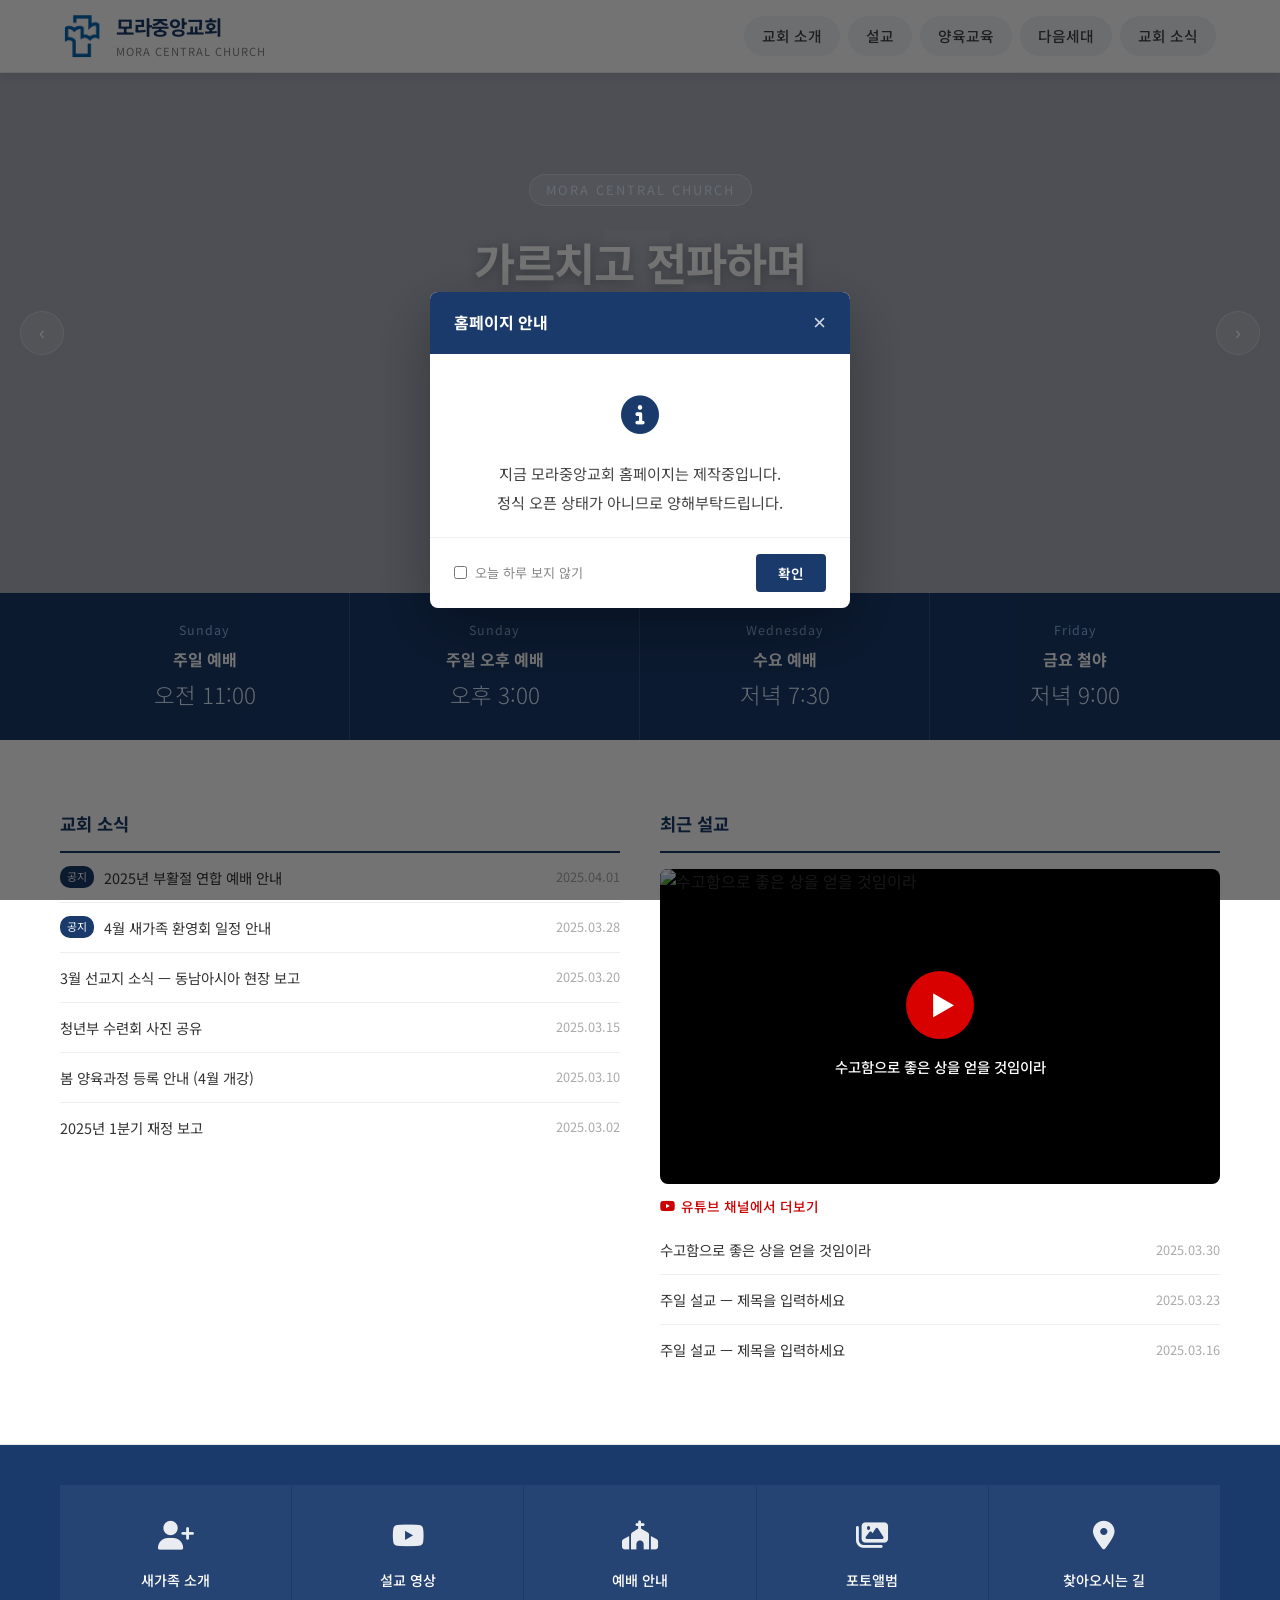
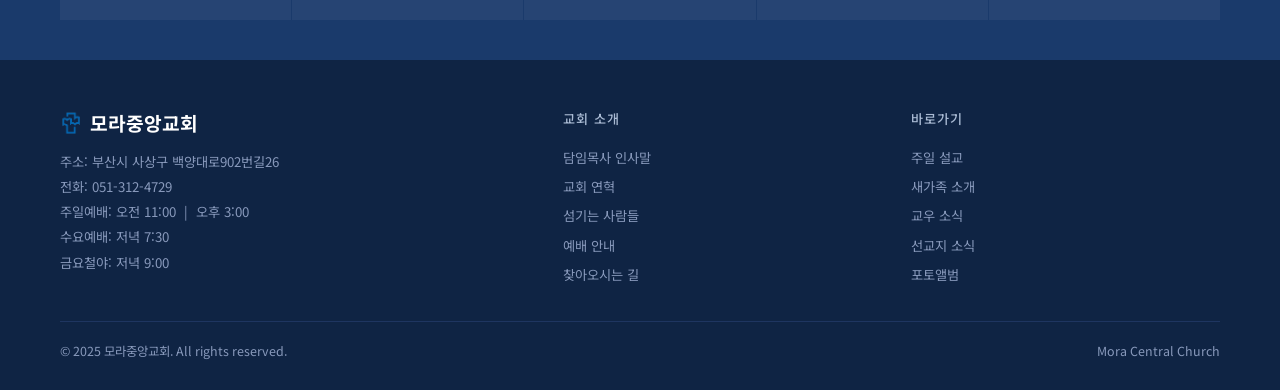
==== commit 12034c16: "메인 페이지 공지 팝업 추가 — 홈페이지 제작중 안내 Co-Authored-By: Claude Sonnet 4.6 <noreply@anthropic.com>" ====
--- a/index.html
+++ b/index.html
@@ -94,9 +94,84 @@
             .quick-grid { grid-template-columns: repeat(2, 1fr); }
             .slide-ctas { flex-direction: column; align-items: center; }
         }
+
+        /* ── Popup ── */
+        .popup-overlay {
+            position: fixed; inset: 0; z-index: 9999;
+            background: rgba(0, 0, 0, 0.55);
+            display: flex; align-items: center; justify-content: center;
+            padding: 20px;
+        }
+        .popup-overlay.hidden { display: none; }
+        .popup-box {
+            background: white; border-radius: 8px;
+            width: 100%; max-width: 420px;
+            box-shadow: 0 20px 60px rgba(0, 0, 0, 0.3);
+            overflow: hidden;
+        }
+        .popup-header {
+            background: var(--primary); color: white;
+            padding: 18px 24px;
+            display: flex; align-items: center; justify-content: space-between;
+        }
+        .popup-header h2 { font-size: 1rem; font-weight: 700; }
+        .popup-close {
+            background: none; border: none; color: white;
+            font-size: 1.4rem; cursor: pointer; line-height: 1;
+            padding: 0; opacity: 0.8; transition: opacity 0.2s;
+        }
+        .popup-close:hover { opacity: 1; }
+        .popup-body {
+            padding: 28px 24px 20px;
+            text-align: center;
+        }
+        .popup-body .popup-icon {
+            font-size: 2.4rem; color: var(--primary);
+            margin-bottom: 16px;
+        }
+        .popup-body p {
+            font-size: 0.95rem; color: #444; line-height: 1.9;
+        }
+        .popup-footer {
+            padding: 16px 24px;
+            border-top: 1px solid #f0f0f0;
+            display: flex; align-items: center; justify-content: space-between;
+        }
+        .popup-check-label {
+            display: flex; align-items: center; gap: 8px;
+            font-size: 0.82rem; color: #888; cursor: pointer;
+        }
+        .popup-check-label input { cursor: pointer; }
+        .popup-confirm-btn {
+            padding: 9px 22px; background: var(--primary); color: white;
+            border: none; border-radius: 4px; font-size: 0.85rem;
+            font-weight: 600; cursor: pointer; font-family: var(--font);
+            transition: background 0.2s;
+        }
+        .popup-confirm-btn:hover { background: #0f2a5a; }
     </style>
 </head>
 <body data-page="home">
+
+    <!-- 공지 팝업 -->
+    <div class="popup-overlay hidden" id="popup">
+        <div class="popup-box">
+            <div class="popup-header">
+                <h2>홈페이지 안내</h2>
+                <button class="popup-close" id="popupClose">&times;</button>
+            </div>
+            <div class="popup-body">
+                <div class="popup-icon"><i class="fa-solid fa-circle-info"></i></div>
+                <p>지금 모라중앙교회 홈페이지는 제작중입니다.<br>정식 오픈 상태가 아니므로 양해부탁드립니다.</p>
+            </div>
+            <div class="popup-footer">
+                <label class="popup-check-label">
+                    <input type="checkbox" id="popupHideToday"> 오늘 하루 보지 않기
+                </label>
+                <button class="popup-confirm-btn" id="popupConfirm">확인</button>
+            </div>
+        </div>
+    </div>
 
     <div id="site-header"></div>
 
@@ -260,6 +335,33 @@
         });
 
         setInterval(function () { changeSlide(1); }, 5000);
+
+        // 팝업
+        (function () {
+            var HIDE_KEY = 'popup_hide_until';
+            var popup = document.getElementById('popup');
+            var now = new Date().getTime();
+            var hideUntil = localStorage.getItem(HIDE_KEY);
+
+            if (!hideUntil || now > parseInt(hideUntil)) {
+                popup.classList.remove('hidden');
+            }
+
+            function closePopup() {
+                if (document.getElementById('popupHideToday').checked) {
+                    var tomorrow = new Date();
+                    tomorrow.setHours(23, 59, 59, 0);
+                    localStorage.setItem(HIDE_KEY, tomorrow.getTime());
+                }
+                popup.classList.add('hidden');
+            }
+
+            document.getElementById('popupClose').addEventListener('click', closePopup);
+            document.getElementById('popupConfirm').addEventListener('click', closePopup);
+            popup.addEventListener('click', function (e) {
+                if (e.target === popup) closePopup();
+            });
+        })();
     </script>
 </body>
 </html>
